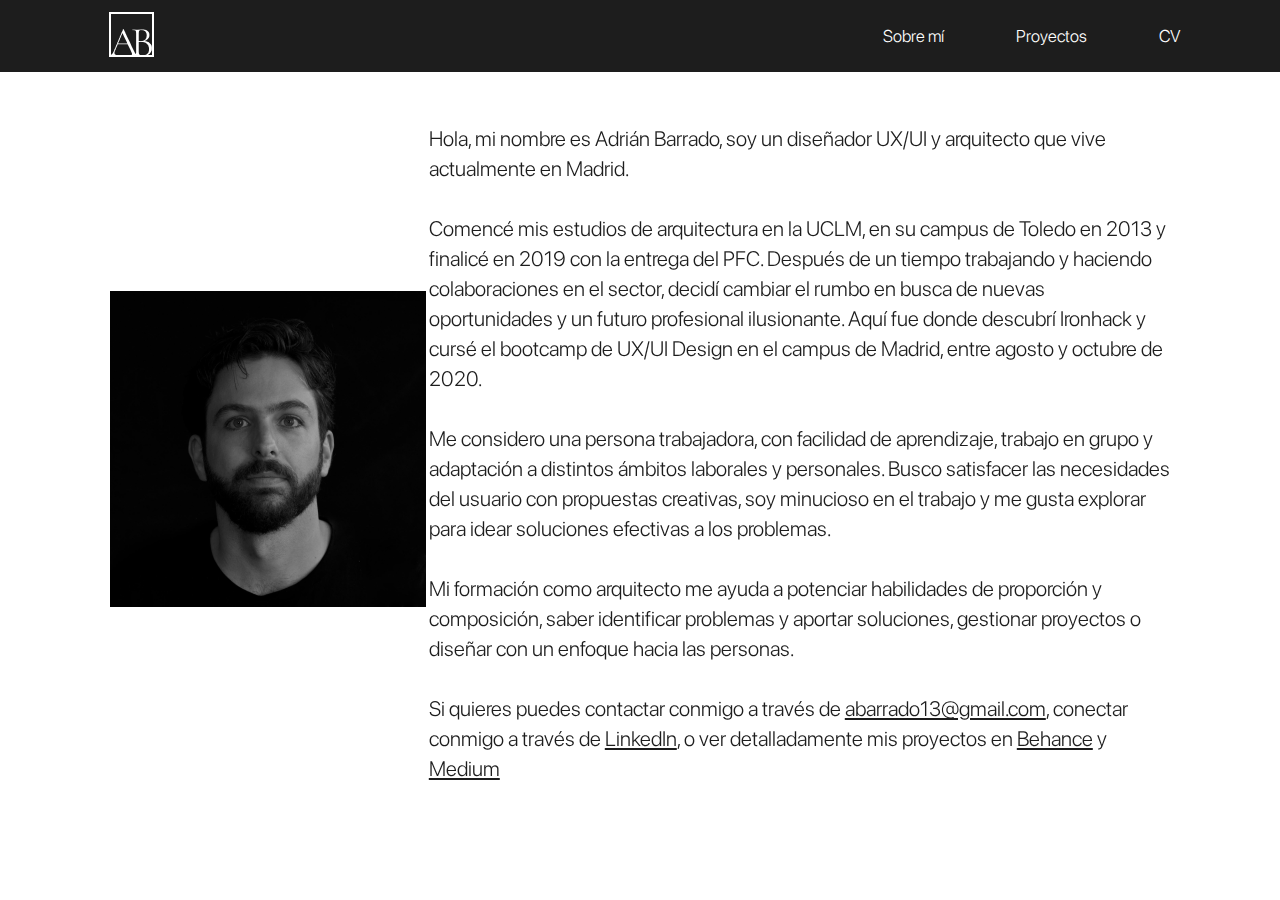
==== about.html @ 27dcf150 "Add files via upload" ====
<!DOCTYPE html>
<html lang="en">

<head>
    <meta charset="UTF-8">
    <meta name="viewport" content="width=device-width, initial-scale=1.0">
    <title>Adrián Barrado</title>
    <link rel="stylesheet" href="css/reset.css">
    <link rel="stylesheet" href="css/about.css">
    <link href="https://unpkg.com/aos@2.3.1/dist/aos.css" rel="stylesheet">
    <script src="https://unpkg.com/aos@2.3.1/dist/aos.js"></script>
</head>

<body>
    <div class="desktop-content">
        <header>
            <div class="logo">
                <a href="index.html"> <img src="images/Logo.png" alt="Logo"></a>
            </div>
            <nav>
                <a class="a animation2" href="#projects-container" class="a-sinsubrayar">Sobre mí</a>
                <a class="a animation2" href="index.html" class="a-sinsubrayar">Proyectos</a>
                <a class="a animation2" href="../portfolio/Documents/Adrián Barrado.pdf" target="_blank"
                    rel="noopener noreferrer" class="a-sinsubrayar">CV</a>
            </nav>
        </header>
    
        <main>
            <section class="image-container" class="about-container" data-aos="fade-down" data-aos-duration="2000">
                <div>
                    <img class="image" src="images/Foto Perfil2.jpg" alt="Foto Perfil">
                </div>
            </section>
    
            <section class="about-container" data-aos="fade-left" data-aos-duration="2000">
                <h1>
                    Hola, mi nombre es Adrián Barrado, soy un diseñador UX/UI y arquitecto que vive actualmente en Madrid.
                    <br> <br> Comencé mis estudios de arquitectura en la UCLM, en su campus de Toledo en 2013 y finalicé en
                    2019 con
                    la entrega del PFC. Después de un tiempo trabajando y haciendo colaboraciones en el sector, decidí
                    cambiar el rumbo en busca de nuevas oportunidades y un futuro profesional ilusionante. Aquí fue donde
                    descubrí Ironhack y cursé el bootcamp de UX/UI Design en el campus de Madrid, entre agosto y octubre de
                    2020. <br> <br> Me considero una persona trabajadora, con facilidad de aprendizaje, trabajo en grupo y
                    adaptación a distintos ámbitos laborales y personales. Busco satisfacer las necesidades del usuario con
                    propuestas creativas, soy minucioso en el trabajo y me gusta explorar para idear soluciones efectivas a
                    los problemas. <br> <br> Mi formación como arquitecto me ayuda a potenciar habilidades de proporción y
                    composición, saber identificar problemas y aportar soluciones, gestionar proyectos o diseñar con un
                    enfoque hacia las personas. <br> <br> Si quieres puedes contactar conmigo a través de <a class="aii"
                        href="mailto:abarrado13@gmail.com"> abarrado13@gmail.com</a>,
                    conectar conmigo a través de <a class="aii" href="https://www.linkedin.com/in/adrianbarrado/"
                        target="_blank" rel="noopener noreferrer">LinkedIn</a>, o ver detalladamente mis proyectos en <a
                        class="aii" href="https://www.behance.net/adrianbarrado" target="_blank"
                        rel="noopener noreferrer">Behance</a> y <a class="aii" href="https://adrianbarrado.medium.com/"
                        target="_blank" rel="noopener noreferrer">Medium</a>
                </h1>
    
            </section>
    
        </main>
    
        <script>
            AOS.init();
        </script>

    </div>
    
    <div class="mobile-content">
        <header>
            <nav>
              <a href="index.html"> <img src="images/Logo.png" alt="Logo"></a>
              
            </nav>
          </header>
    
        <main>
            <section class="image-container" class="about-container" data-aos="fade-down" data-aos-duration="2000">
                <div>
                    <img class="image" src="images/Foto PerfilMovil.jpg" alt="Foto Perfil">
                </div>
            </section>
    
            <section class="about-container" data-aos="fade-up" data-aos-duration="2000">
                <h1>
                    Hola, mi nombre es Adrián Barrado, soy un diseñador UX/UI y arquitecto que vive actualmente en Madrid.
                    <br> <br> Comencé mis estudios de arquitectura en la UCLM, en su campus de Toledo en 2013 y finalicé en
                    2019 con
                    la entrega del PFC. Después de un tiempo trabajando y haciendo colaboraciones en el sector, decidí
                    cambiar el rumbo en busca de nuevas oportunidades y un futuro profesional ilusionante. Aquí fue donde
                    descubrí Ironhack y cursé el bootcamp de UX/UI Design en el campus de Madrid, entre agosto y octubre de
                    2020. <br> <br> Me considero una persona trabajadora, con facilidad de aprendizaje, trabajo en grupo y
                    adaptación a distintos ámbitos laborales y personales. Busco satisfacer las necesidades del usuario con
                    propuestas creativas, soy minucioso en el trabajo y me gusta explorar para idear soluciones efectivas a
                    los problemas. <br> <br> Mi formación como arquitecto me ayuda a potenciar habilidades de proporción y
                    composición, saber identificar problemas y aportar soluciones, gestionar proyectos o diseñar con un
                    enfoque hacia las personas. <br> <br> Si quieres puedes contactar conmigo a través de:
                </h1>

                <div class="footer">
                    <section class="social">
                      <div>
                        <a target="_blank" title="Medium" href="https://medium.com/@adrianbarrado"> <img src="images/Medium.svg"
                            alt="Medium"></a>
                      </div>
                
                      <div>
                        <a target="_blank" title="Behance" href="https://www.behance.net/adrianbarrado"> <img src="images/Behance.svg"
                            alt="Behance"></a>
                      </div>
                
                      <div>
                        <a target="_blank" title="LinkedIn" href="https://www.linkedin.com/in/adrianbarrado/"> <img
                            src="images/LinkedIn.svg" alt="LinkedIn"></a>
                      </div>
                    </section>
                
                
                    <div class="contact">
                      <a class="ai" href="mailto:abarrado13@gmail.com">abarrado13@gmail.com</a>
                    </div>
                
                    <div class="contact">
                      <a class="ai" href="tel:+34661-074-007">+34 661 074 004</a>
                    </div> 
                
                  </div>
    
            </section>
    
        </main>

        
    
        <script>
            AOS.init();
        </script>
    </div>


    

</body>

</html>
---- css/about.css ----
* {
    box-sizing: border-box;
  }

@font-face {
    src: url("../fonts/SFProDisplay/SF-Pro-Display-Light.otf");
    font-family: "SFProDisplay-Light";
}

@font-face {
    src: url("../fonts/SFProDisplay/SF-Pro-Display-Regular.otf");
    font-family: "SFProDisplay-Regular";
}

@font-face {
    src: url("../fonts/SFProDisplay/SF-Pro-Display-Medium.otf");
    font-family: "SFProDisplay-Medium";
}

@font-face {
    src: url("../fonts/SFProDisplay/SF-Pro-Display-Semibold.otf");
    font-family: "SFProDisplay-SemiBold";
}

@font-face {
    src: url("../fonts/SFProDisplay/SF-Pro-Display-Bold.otf");
    font-family: "SFProDisplay-Bold";   
}

header {
    display: flex;
    justify-content: space-between;
    align-items: center;
    width: 100%;
    height: 72x;
    position: fixed;
    z-index: 1000;
    top: 0;
    background-color: #1d1d1d;
    padding-left: 8.5%;
}

nav {
    display: flex;
    justify-content: flex-end;
    align-items: center;
    height: 72px;
    padding: 0% 8.5%;   
} 

a {
    color: #ffffff;
    font-size: 17px;
    font-family: "SFProDisplay-Light";
}

.a {
    padding-left: 72px;
    text-decoration: none;
}

.aii {
    color: #1d1d1d;
    font-size: 21px;
    font-family: "SFProDisplay-Light";
}

a:hover {
    color: #ffffff;
}

.aii:hover {
    color: #1d1d1d;
  }

.a-sinsubrayar {
    text-decoration: none;
}

main {
    width: 100vw;
    height: 100vh;
    display: flex;
    flex-direction: row;
}

.image-container {
    width: 25vw;
    height: 100vh;
    padding-left: 8.5%;
    display: flex;
    align-items: center;
}

.about-container {
    width: 75vw;
    height: 100vh;
    padding-left: 8.5%;
    padding-right: 8.5%;
    display: flex;
    align-items: center;
}


h1 {
    color: #1d1d1d;
    font-size: 21px;
    font-family: "SFProDisplay-Light";
    line-height: 30px;
    padding-top: 8px;
    text-align: left;
}




.animation2{
    transition: 1s;
    transform-origin: right;
    transition: transform 0.5s ease-in-out
}

.animation2:hover{
    cursor: pointer;
    text-decoration: underline;    
}


.mobile-content {
    display: none;
  }


@media only screen and (max-width: 415px) {

.desktop-content {
        display: none;
}

.mobile-content {
    width: 100vw;
    height: 100vh;
    display: flex;
    flex-direction: column;
    margin-bottom: 40px;
}

header {
    display: flex;
    justify-content: center;
    align-items: center;
    width: 100vw;
    height: 88px;
    position: fixed;
    z-index: 1000;
    top: 0;
    background-color: #1d1d1d;
    padding-left: 16px;
    padding-right: 16px;    
}

a {
    color: #ffffff;
    font-size: 15px;
    font-family: "SFProDisplay-Light";
}

.a {
    padding-left: 16px;
    text-decoration: none;
}

.aii {
    color: #1d1d1d;
    font-size: 15px;
    font-family: "SFProDisplay-Light";
}

a:hover {
    color: #ffffff;
}

.aii:hover {
    color: #1d1d1d;
  }

.a-sinsubrayar {
    text-decoration: none;
}

main {
    width: 100%;
    height: 100%;
    display: flex;
    flex-direction: row;
    flex-wrap: wrap;
}

.image-container {
    width: 100vw;
    height: 40vh;
    padding-left: 16px;
    padding-right: 16px;
    padding-top: 66px;
    display: flex;
    align-items: center;
    justify-content: center;
    background-color: #1d1d1d;
}

.about-container {
    width: 100vw;
    height: 60vh;
    padding-left: 16px;
    padding-right: 16px;
    display: flex;
    flex-direction: column;
    margin-bottom: 40px;
}


h1 {
    color: #1d1d1d;
    font-size: 15px;
    font-family: "SFProDisplay-Light";
    line-height: 25px;
    padding-top: 8px;
    text-align: left;
}

.footer {
    width: 100vw;
}

.social {
    display: flex;
    justify-content: space-evenly;
    padding-top: 24px;
    padding-right: 16px;
    padding-left: 16px;
    padding-bottom: 32px; 
    
}

.contact {
    display: flex;
    justify-content: center;
    padding-bottom: 32px;   
 
}

.ai {
    color: #1d1d1d;
    text-align: center;    
    text-decoration: underline;
}

.animation2{
    transition: 1s;
    transform-origin: right;
    transition: transform 0.5s ease-in-out
}

.animation2:hover{
    cursor: pointer;
    text-decoration: underline;    
}

}
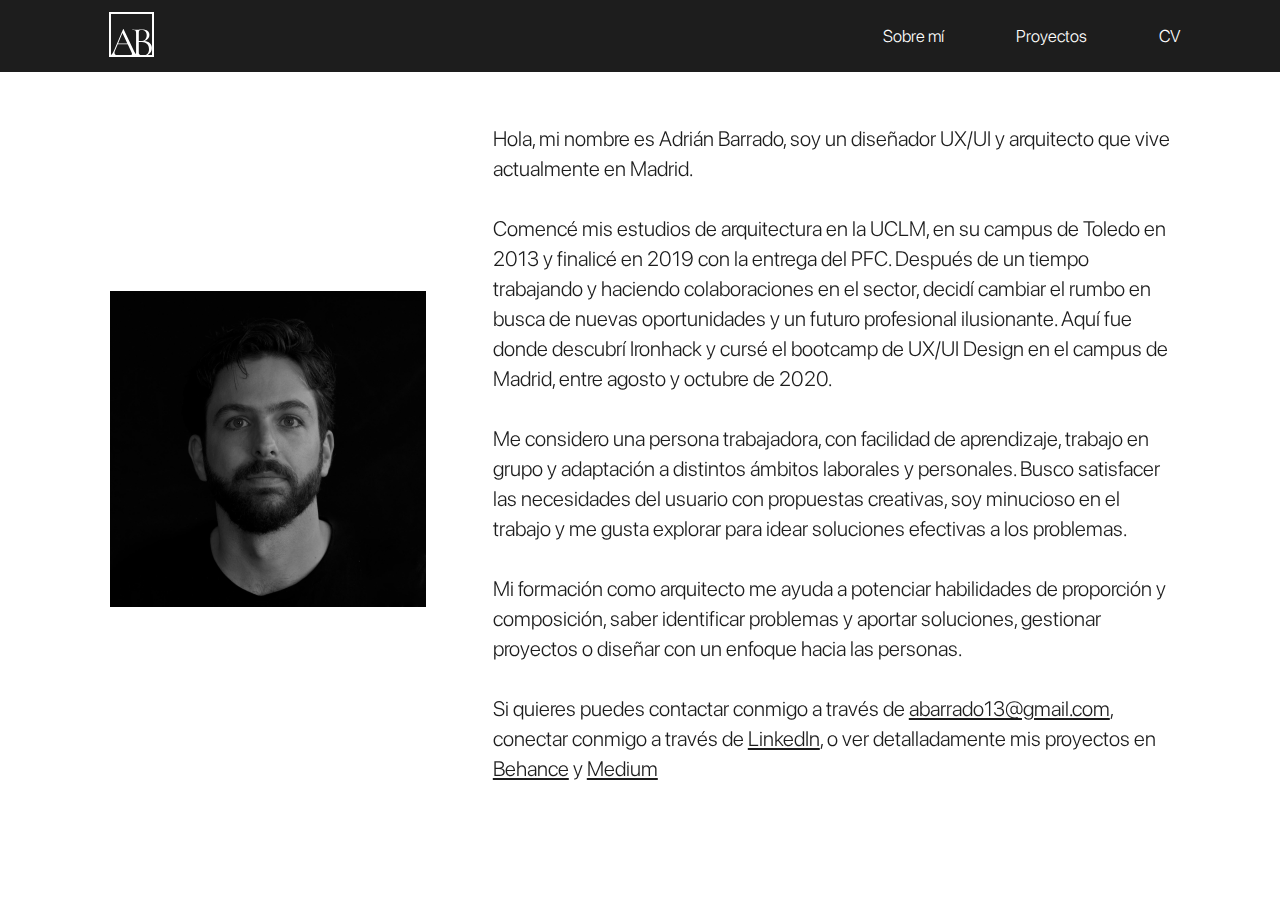
==== commit bd30342a: "Add files via upload" ====
--- a/about.html
+++ b/about.html
@@ -15,7 +15,7 @@
     <div class="desktop-content">
         <header>
             <div class="logo">
-                <a href="index.html"> <img src="images/Logo.png" alt="Logo"></a>
+                <a href="index.html"> <img src="images/Logo.svg" alt="Logo"></a>
             </div>
             <nav>
                 <a class="a animation2" href="#projects-container" class="a-sinsubrayar">Sobre mí</a>
@@ -67,7 +67,7 @@
     <div class="mobile-content">
         <header>
             <nav>
-              <a href="index.html"> <img src="images/Logo.png" alt="Logo"></a>
+              <a href="index.html"> <img src="images/Logo.svg" alt="Logo"></a>
               
             </nav>
           </header>
@@ -127,13 +127,327 @@
             </section>
     
         </main>
-
-        
-    
-        <script>
-            AOS.init();
-        </script>
-    </div>
+    </div>
+
+
+
+
+
+    <div class="ipad-content">
+        <header>
+            <nav>
+              <a href="index.html"> <img src="images/Logo.svg" alt="Logo"></a>
+              
+            </nav>
+          </header>
+    
+        <main>
+            <section class="image-container" class="about-container" data-aos="fade-down" data-aos-duration="2000">
+                <div>
+                    <img class="image" src="images/Foto PerfilMovil.jpg" alt="Foto Perfil">
+                </div>
+            </section>
+    
+            <section class="about-container" data-aos="fade-up" data-aos-duration="2000">
+                <h1>
+                    Hola, mi nombre es Adrián Barrado, soy un diseñador UX/UI y arquitecto que vive actualmente en Madrid.
+                    <br> <br> Comencé mis estudios de arquitectura en la UCLM, en su campus de Toledo en 2013 y finalicé en
+                    2019 con
+                    la entrega del PFC. Después de un tiempo trabajando y haciendo colaboraciones en el sector, decidí
+                    cambiar el rumbo en busca de nuevas oportunidades y un futuro profesional ilusionante. Aquí fue donde
+                    descubrí Ironhack y cursé el bootcamp de UX/UI Design en el campus de Madrid, entre agosto y octubre de
+                    2020. <br> <br> Me considero una persona trabajadora, con facilidad de aprendizaje, trabajo en grupo y
+                    adaptación a distintos ámbitos laborales y personales. Busco satisfacer las necesidades del usuario con
+                    propuestas creativas, soy minucioso en el trabajo y me gusta explorar para idear soluciones efectivas a
+                    los problemas. <br> <br> Mi formación como arquitecto me ayuda a potenciar habilidades de proporción y
+                    composición, saber identificar problemas y aportar soluciones, gestionar proyectos o diseñar con un
+                    enfoque hacia las personas. <br> <br> Si quieres puedes contactar conmigo a través de:
+                </h1>
+
+                <div class="footer">
+                    <section class="social">
+                      <div>
+                        <a target="_blank" title="Medium" href="https://medium.com/@adrianbarrado"> <img src="images/Medium.svg"
+                            alt="Medium"></a>
+                      </div>
+                
+                      <div>
+                        <a target="_blank" title="Behance" href="https://www.behance.net/adrianbarrado"> <img src="images/Behance.svg"
+                            alt="Behance"></a>
+                      </div>
+                
+                      <div>
+                        <a target="_blank" title="LinkedIn" href="https://www.linkedin.com/in/adrianbarrado/"> <img
+                            src="images/LinkedIn.svg" alt="LinkedIn"></a>
+                      </div>
+                    </section>
+                
+                
+                    <div class="contact">
+                      <a class="ai" href="mailto:abarrado13@gmail.com">abarrado13@gmail.com</a>
+                    </div>
+                
+                    <div class="contact">
+                      <a class="ai" href="tel:+34661-074-007">+34 661 074 004</a>
+                    </div> 
+                
+                  </div>
+    
+            </section>
+    
+        </main>
+    </div>
+
+
+
+
+    <div class="mobile-landscape-content">
+        <header>
+            <nav>
+              <a href="index.html"> <img src="images/Logo.svg" alt="Logo"></a>
+              
+            </nav>
+          </header>
+    
+        <main>
+            <section class="image-container" class="about-container" data-aos="fade-down" data-aos-duration="2000">
+                <div>
+                    <img class="image" src="images/Foto PerfilMovil.jpg" alt="Foto Perfil">
+                </div>
+            </section>
+    
+            <section class="about-container">
+                <h1>
+                    Hola, mi nombre es Adrián Barrado, soy un diseñador UX/UI y arquitecto que vive actualmente en Madrid.
+                    <br> <br> Comencé mis estudios de arquitectura en la UCLM, en su campus de Toledo en 2013 y finalicé en
+                    2019 con
+                    la entrega del PFC. Después de un tiempo trabajando y haciendo colaboraciones en el sector, decidí
+                    cambiar el rumbo en busca de nuevas oportunidades y un futuro profesional ilusionante. Aquí fue donde
+                    descubrí Ironhack y cursé el bootcamp de UX/UI Design en el campus de Madrid, entre agosto y octubre de
+                    2020. <br> <br> Me considero una persona trabajadora, con facilidad de aprendizaje, trabajo en grupo y
+                    adaptación a distintos ámbitos laborales y personales. Busco satisfacer las necesidades del usuario con
+                    propuestas creativas, soy minucioso en el trabajo y me gusta explorar para idear soluciones efectivas a
+                    los problemas. <br> <br> Mi formación como arquitecto me ayuda a potenciar habilidades de proporción y
+                    composición, saber identificar problemas y aportar soluciones, gestionar proyectos o diseñar con un
+                    enfoque hacia las personas. <br> <br> Si quieres puedes contactar conmigo a través de:
+                </h1>
+
+                <div class="footer">
+                    <section class="social">
+                      <div>
+                        <a target="_blank" title="Medium" href="https://medium.com/@adrianbarrado"> <img src="images/Medium.svg"
+                            alt="Medium"></a>
+                      </div>
+                
+                      <div>
+                        <a target="_blank" title="Behance" href="https://www.behance.net/adrianbarrado"> <img src="images/Behance.svg"
+                            alt="Behance"></a>
+                      </div>
+                
+                      <div>
+                        <a target="_blank" title="LinkedIn" href="https://www.linkedin.com/in/adrianbarrado/"> <img
+                            src="images/LinkedIn.svg" alt="LinkedIn"></a>
+                      </div>
+                    </section>
+                
+                
+                    <div class="contact">
+                      <a class="ai" href="mailto:abarrado13@gmail.com">abarrado13@gmail.com</a>
+                    </div>
+                
+                    <div class="contact">
+                      <a class="ai" href="tel:+34661-074-007">+34 661 074 004</a>
+                    </div> 
+                
+                  </div>
+    
+            </section>
+    
+        </main>
+    </div>
+
+
+
+
+    <div class="tablet-content">
+        <header>
+            <nav>
+              <a href="index.html"> <img src="images/Logo.svg" alt="Logo"></a>
+              
+            </nav>
+          </header>
+    
+        <main>
+            <section class="image-container" class="about-container" data-aos="fade-down" data-aos-duration="2000">
+                <div>
+                    <img class="image" src="images/Foto Perfil2.jpg" alt="Foto Perfil">
+                </div>
+            </section>
+    
+            <section class="about-container" data-aos="fade-up" data-aos-duration="2000">
+                <h1>
+                    Hola, mi nombre es Adrián Barrado, soy un diseñador UX/UI y arquitecto que vive actualmente en Madrid.
+                    <br> <br> Comencé mis estudios de arquitectura en la UCLM, en su campus de Toledo en 2013 y finalicé en
+                    2019 con
+                    la entrega del PFC. Después de un tiempo trabajando y haciendo colaboraciones en el sector, decidí
+                    cambiar el rumbo en busca de nuevas oportunidades y un futuro profesional ilusionante. Aquí fue donde
+                    descubrí Ironhack y cursé el bootcamp de UX/UI Design en el campus de Madrid, entre agosto y octubre de
+                    2020. <br> <br> Me considero una persona trabajadora, con facilidad de aprendizaje, trabajo en grupo y
+                    adaptación a distintos ámbitos laborales y personales. Busco satisfacer las necesidades del usuario con
+                    propuestas creativas, soy minucioso en el trabajo y me gusta explorar para idear soluciones efectivas a
+                    los problemas. <br> <br> Mi formación como arquitecto me ayuda a potenciar habilidades de proporción y
+                    composición, saber identificar problemas y aportar soluciones, gestionar proyectos o diseñar con un
+                    enfoque hacia las personas. <br> <br> Si quieres puedes contactar conmigo a través de <a class="aii"
+                        href="mailto:abarrado13@gmail.com"> abarrado13@gmail.com</a>,
+                    conectar conmigo a través de <a class="aii" href="https://www.linkedin.com/in/adrianbarrado/"
+                        target="_blank" rel="noopener noreferrer">LinkedIn</a>, o ver detalladamente mis proyectos en <a
+                        class="aii" href="https://www.behance.net/adrianbarrado" target="_blank"
+                        rel="noopener noreferrer">Behance</a> y <a class="aii" href="https://adrianbarrado.medium.com/"
+                        target="_blank" rel="noopener noreferrer">Medium</a>
+                </h1>
+    
+            </section>
+    
+        </main>
+    </div>
+
+    <div class="iphone-landscape-content">
+        <header>
+            <nav>
+              <a href="index.html"> <img src="images/Logo.svg" alt="Logo"></a>
+              
+            </nav>
+          </header>
+    
+        <main>
+            <section class="image-container" class="about-container" data-aos="fade-down" data-aos-duration="2000">
+                <div>
+                    <img class="image" src="images/Foto PerfilMovil.jpg" alt="Foto Perfil">
+                </div>
+            </section>
+    
+            <section class="about-container">
+                <h1>
+                    Hola, mi nombre es Adrián Barrado, soy un diseñador UX/UI y arquitecto que vive actualmente en Madrid.
+                    <br> <br> Comencé mis estudios de arquitectura en la UCLM, en su campus de Toledo en 2013 y finalicé en
+                    2019 con
+                    la entrega del PFC. Después de un tiempo trabajando y haciendo colaboraciones en el sector, decidí
+                    cambiar el rumbo en busca de nuevas oportunidades y un futuro profesional ilusionante. Aquí fue donde
+                    descubrí Ironhack y cursé el bootcamp de UX/UI Design en el campus de Madrid, entre agosto y octubre de
+                    2020. <br> <br> Me considero una persona trabajadora, con facilidad de aprendizaje, trabajo en grupo y
+                    adaptación a distintos ámbitos laborales y personales. Busco satisfacer las necesidades del usuario con
+                    propuestas creativas, soy minucioso en el trabajo y me gusta explorar para idear soluciones efectivas a
+                    los problemas. <br> <br> Mi formación como arquitecto me ayuda a potenciar habilidades de proporción y
+                    composición, saber identificar problemas y aportar soluciones, gestionar proyectos o diseñar con un
+                    enfoque hacia las personas. <br> <br> Si quieres puedes contactar conmigo a través de:
+                </h1>
+
+                <div class="footer">
+                    <section class="social">
+                      <div>
+                        <a target="_blank" title="Medium" href="https://medium.com/@adrianbarrado"> <img src="images/Medium.svg"
+                            alt="Medium"></a>
+                      </div>
+                
+                      <div>
+                        <a target="_blank" title="Behance" href="https://www.behance.net/adrianbarrado"> <img src="images/Behance.svg"
+                            alt="Behance"></a>
+                      </div>
+                
+                      <div>
+                        <a target="_blank" title="LinkedIn" href="https://www.linkedin.com/in/adrianbarrado/"> <img
+                            src="images/LinkedIn.svg" alt="LinkedIn"></a>
+                      </div>
+                    </section>
+                
+                
+                    <div class="contact">
+                      <a class="ai" href="mailto:abarrado13@gmail.com">abarrado13@gmail.com</a>
+                    </div>
+                
+                    <div class="contact">
+                      <a class="ai" href="tel:+34661-074-007">+34 661 074 004</a>
+                    </div> 
+                
+                  </div>
+    
+            </section>
+    
+        </main>
+    </div>
+
+
+
+    <div class="tablet-landscape-content">
+        <header>
+            <nav>
+              <a href="index.html"> <img src="images/Logo.svg" alt="Logo"></a>
+              
+            </nav>
+          </header>
+    
+        <main>
+            <section class="image-container" class="about-container" data-aos="fade-down" data-aos-duration="2000">
+                <div>
+                    <img class="image" src="images/Foto PerfilMovil.jpg" alt="Foto Perfil">
+                </div>
+            </section>
+    
+            <section class="about-container" data-aos="fade-up" data-aos-duration="2000">
+                <h1>
+                    Hola, mi nombre es Adrián Barrado, soy un diseñador UX/UI y arquitecto que vive actualmente en Madrid.
+                    <br> <br> Comencé mis estudios de arquitectura en la UCLM, en su campus de Toledo en 2013 y finalicé en
+                    2019 con
+                    la entrega del PFC. Después de un tiempo trabajando y haciendo colaboraciones en el sector, decidí
+                    cambiar el rumbo en busca de nuevas oportunidades y un futuro profesional ilusionante. Aquí fue donde
+                    descubrí Ironhack y cursé el bootcamp de UX/UI Design en el campus de Madrid, entre agosto y octubre de
+                    2020. <br> <br> Me considero una persona trabajadora, con facilidad de aprendizaje, trabajo en grupo y
+                    adaptación a distintos ámbitos laborales y personales. Busco satisfacer las necesidades del usuario con
+                    propuestas creativas, soy minucioso en el trabajo y me gusta explorar para idear soluciones efectivas a
+                    los problemas. <br> <br> Mi formación como arquitecto me ayuda a potenciar habilidades de proporción y
+                    composición, saber identificar problemas y aportar soluciones, gestionar proyectos o diseñar con un
+                    enfoque hacia las personas. <br> <br> Si quieres puedes contactar conmigo a través de:
+                </h1>
+
+                <div class="footer">
+                    <section class="social">
+                      <div>
+                        <a target="_blank" title="Medium" href="https://medium.com/@adrianbarrado"> <img src="images/Medium.svg"
+                            alt="Medium"></a>
+                      </div>
+                
+                      <div>
+                        <a target="_blank" title="Behance" href="https://www.behance.net/adrianbarrado"> <img src="images/Behance.svg"
+                            alt="Behance"></a>
+                      </div>
+                
+                      <div>
+                        <a target="_blank" title="LinkedIn" href="https://www.linkedin.com/in/adrianbarrado/"> <img
+                            src="images/LinkedIn.svg" alt="LinkedIn"></a>
+                      </div>
+                    </section>
+                
+                
+                    <div class="contact">
+                      <a class="ai" href="mailto:abarrado13@gmail.com">abarrado13@gmail.com</a>
+                    </div>
+                
+                    <div class="contact">
+                      <a class="ai" href="tel:+34661-074-007">+34 661 074 004</a>
+                    </div> 
+                
+                  </div>
+    
+            </section>
+    
+        </main>
+    </div>
+
+
+
+
+
+    
 
 
     
--- a/css/about.css
+++ b/css/about.css
@@ -85,7 +85,7 @@
 }
 
 .image-container {
-    width: 25vw;
+    width: 30vw;
     height: 100vh;
     padding-left: 8.5%;
     display: flex;
@@ -93,7 +93,7 @@
 }
 
 .about-container {
-    width: 75vw;
+    width: 70vw;
     height: 100vh;
     padding-left: 8.5%;
     padding-right: 8.5%;
@@ -112,8 +112,6 @@
 }
 
 
-
-
 .animation2{
     transition: 1s;
     transform-origin: right;
@@ -128,13 +126,56 @@
 
 .mobile-content {
     display: none;
-  }
+}
+
+.ipad-content {
+    display: none;
+}
+
+.tablet-content {
+    display: none;
+}
+
+.iphone-landscape-content {
+    display: none;
+}
+
+.mobile-landscape-content {
+    display: none;
+}
+
+.tablet-landscape-content {
+    display: none;
+}
+
+
+
 
 
 @media only screen and (max-width: 415px) {
 
 .desktop-content {
         display: none;
+}
+
+.ipad-content {
+    display: none;
+}
+
+.mobile-landscape-content {
+    display: none;
+}
+
+.tablet-content {
+    display: none;
+}
+
+.iphone-landscape-content {
+    display: none;
+}
+
+.tablet-landscape-content {
+    display: none;
 }
 
 .mobile-content {
@@ -176,14 +217,6 @@
     font-family: "SFProDisplay-Light";
 }
 
-a:hover {
-    color: #ffffff;
-}
-
-.aii:hover {
-    color: #1d1d1d;
-  }
-
 .a-sinsubrayar {
     text-decoration: none;
 }
@@ -198,10 +231,10 @@
 
 .image-container {
     width: 100vw;
-    height: 40vh;
+    height: 50vh;
     padding-left: 16px;
     padding-right: 16px;
-    padding-top: 66px;
+    padding-top: 64px;
     display: flex;
     align-items: center;
     justify-content: center;
@@ -210,7 +243,7 @@
 
 .about-container {
     width: 100vw;
-    height: 60vh;
+    height: 50vh;
     padding-left: 16px;
     padding-right: 16px;
     display: flex;
@@ -261,9 +294,769 @@
     transition: transform 0.5s ease-in-out
 }
 
-.animation2:hover{
-    cursor: pointer;
-    text-decoration: underline;    
-}
-
-}+
+}
+
+
+
+
+
+@media (min-width: 416px) and (max-width: 768px) {
+
+.desktop-content {
+    display: none;
+}
+
+.mobile-content {
+    display: none;
+}
+
+.mobile-landscape-content {
+    display: none;
+}
+
+.iphone-landscape-content {
+    display: none;
+}
+
+.tablet-content {
+    display: none;
+}
+
+.tablet-landscape-content {
+    display: none;
+}
+
+.ipad-content {
+    width: 100vw;
+    height: 100vh;
+    display: flex;
+    flex-direction: column;
+    margin-bottom: 40px;
+}
+
+header {
+    display: flex;
+    justify-content: center;
+    align-items: center;
+    width: 100vw;
+    height: 88px;
+    position: fixed;
+    z-index: 1000;
+    top: 0;
+    background-color: #1d1d1d;
+    padding-left: 16px;
+    padding-right: 16px;    
+}
+
+a {
+    color: #ffffff;
+    font-size: 15px;
+    font-family: "SFProDisplay-Light";
+}
+
+.a {
+    padding-left: 16px;
+    text-decoration: none;
+}
+
+.aii {
+    color: #1d1d1d;
+    font-size: 15px;
+    font-family: "SFProDisplay-Light";
+}
+
+
+.a-sinsubrayar {
+    text-decoration: none;
+}
+
+main {
+    width: 100%;
+    height: 100%;
+    display: flex;
+    flex-direction: row;
+    flex-wrap: wrap;
+}
+
+.image-container {
+    width: 100vw;
+    height: 40vh;
+    padding-left: 16px;
+    padding-right: 16px;
+    padding-top: 44px;
+    display: flex;
+    align-items: center;
+    justify-content: center;
+    background-color: #1d1d1d;
+}
+
+.about-container {
+    width: 100vw;
+    height: 60vh;
+    padding-left: 16px;
+    padding-right: 16px;
+    display: flex;
+    flex-direction: column;
+    margin-bottom: 40px;
+}
+
+
+h1 {
+    color: #1d1d1d;
+    font-size: 15px;
+    font-family: "SFProDisplay-Light";
+    line-height: 25px;
+    padding-top: 16px;
+    text-align: left;
+}
+
+.footer {
+    width: 100vw;
+}
+
+.social {
+    display: flex;
+    justify-content: space-evenly;
+    padding-top: 24px;
+    padding-right: 16px;
+    padding-left: 16px;
+    padding-bottom: 32px; 
+    
+}
+
+.contact {
+    display: flex;
+    justify-content: center;
+    padding-bottom: 32px;   
+ 
+}
+
+.ai {
+    color: #1d1d1d;
+    text-align: center;    
+    text-decoration: underline;
+}
+
+.animation2{
+    transition: 1s;
+    transform-origin: right;
+    transition: transform 0.5s ease-in-out
+}
+
+    
+}
+
+
+
+
+
+
+@media (min-width: 416px) and (max-width: 768px) and (orientation:landscape) {
+
+    .desktop-content {
+        display: none;
+    }
+    
+    .mobile-content {
+        display: none;
+    }
+    
+    .ipad-content {
+        display: none;
+    }
+
+    .tablet-content {
+        display: none;
+    }
+
+    .iphone-landscape-content {
+        display: none;
+    }
+
+    .tablet-landscape-content {
+        display: none;
+    }
+
+    .mobile-landscape-content {
+        width: 100vw;
+        height: 100vh;
+        display: flex;
+        flex-direction: column;
+        margin-bottom: 40px;
+    }
+    
+    header {
+        display: flex;
+        justify-content: center;
+        align-items: center;
+        width: 100vw;
+        height: auto;
+        position: fixed;
+        z-index: 1000;
+        top: 0;
+        background-color: #1d1d1d;
+        padding-left: 16px;
+        padding-right: 16px;    
+    }
+    
+    a {
+        color: #ffffff;
+        font-size: 15px;
+        font-family: "SFProDisplay-Light";
+    }
+    
+    .a {
+        padding-left: 16px;
+        text-decoration: none;
+    }
+    
+    .aii {
+        color: #1d1d1d;
+        font-size: 15px;
+        font-family: "SFProDisplay-Light";
+    }
+    
+    
+    .a-sinsubrayar {
+        text-decoration: none;
+    }
+    
+    main {
+        width: 100%;
+        height: 100%;
+        display: flex;
+        flex-direction: row;
+        flex-wrap: wrap;
+    }
+    
+    .image-container {
+        width: 100vw;
+        height: 80vh;
+        padding-left: 16px;
+        padding-right: 16px;
+        padding-top: 64px;
+        display: flex;
+        align-items: center;
+        justify-content: center;
+        background-color: #1d1d1d;
+    }
+    
+    .about-container {
+        width: 100vw;
+        height: 50vh;
+        padding-left: 16px;
+        padding-right: 16px;
+        display: flex;
+        flex-direction: column;
+        margin-bottom: 40px;
+    }
+    
+    
+    h1 {
+        color: #1d1d1d;
+        font-size: 15px;
+        font-family: "SFProDisplay-Light";
+        line-height: 25px;
+        padding-top: 16px;
+        text-align: left;
+    }
+    
+    .footer {
+        width: 100vw;
+    }
+    
+    .social {
+        display: flex;
+        justify-content: space-evenly;
+        padding-top: 24px;
+        padding-right: 16px;
+        padding-left: 16px;
+        padding-bottom: 32px; 
+        
+    }
+    
+    .contact {
+        display: flex;
+        justify-content: center;
+        padding-bottom: 32px;   
+     
+    }
+    
+    .ai {
+        color: #1d1d1d;
+        text-align: center;    
+        text-decoration: underline;
+    }
+    
+    .animation2{
+        transition: 1s;
+        transform-origin: right;
+        transition: transform 0.5s ease-in-out
+    }
+    
+        
+    }
+
+
+
+
+
+    @media only screen and (min-width: 769px) and (max-width: 1024px) {
+
+        .desktop-content {
+            display: none;
+        }
+        
+        .mobile-content {
+            display: none;
+        }
+        
+        .mobile-landscape-content {
+            display: none;
+        }
+
+        .ipad-content {
+            display: none;
+        }
+
+        .iphone-landscape-content {
+            display: none;
+        }
+
+        .tablet-landscape-content {
+            display: none;
+        }
+        
+        .tablet-content {
+            width: 100vw;
+            height: 100vh;
+            display: flex;
+            flex-direction: column;
+            margin-bottom: 40px;
+        }
+        
+        header {
+            display: flex;
+            justify-content: center;
+            align-items: center;
+            width: 100vw;
+            height: auto;
+            position: fixed;
+            z-index: 1000;
+            top: 0;
+            background-color: #1d1d1d;
+            padding-left: 16px;
+            padding-right: 16px;    
+        }
+        
+        a {
+            color: #ffffff;
+            font-size: 15px;
+            font-family: "SFProDisplay-Light";
+        }
+        
+        .a {
+            padding-left: 16px;
+            text-decoration: none;
+        }
+        
+        .aii {
+            color: #1d1d1d;
+            font-size: 24px;
+            font-family: "SFProDisplay-Light";
+        }
+        
+        
+        .a-sinsubrayar {
+            text-decoration: none;
+        }
+        
+        main {
+            width: 100%;
+            height: 100%;
+            display: flex;
+            flex-direction: row;
+            flex-wrap: wrap;
+        }
+        
+        .image-container {
+            width: 100vw;
+            height: 40vh;
+            padding-left: 16px;
+            padding-right: 16px;
+            padding-top: 88px;
+            display: flex;
+            align-items: center;
+            justify-content: center;
+            
+        }
+        
+        .about-container {
+            width: 100vw;
+            height: 60vh;
+            padding-left: 32px;
+            padding-right: 32px;
+            display: flex;
+            flex-direction: column;
+            margin-bottom: 40px;
+        }
+        
+        
+        h1 {
+            color: #1d1d1d;
+            font-size: 24px;
+            font-family: "SFProDisplay-Light";
+            line-height: 30px;
+            padding-top: 16px;
+            text-align: left;
+        }
+        
+        .footer {
+            width: 100vw;
+        }
+        
+        .social {
+            display: flex;
+            justify-content: space-evenly;
+            padding-top: 24px;
+            padding-right: 16px;
+            padding-left: 16px;
+            padding-bottom: 32px; 
+            
+        }
+        
+        .contact {
+            display: flex;
+            justify-content: center;
+            padding-bottom: 32px;   
+         
+        }
+        
+        .ai {
+            color: #1d1d1d;
+            text-align: center;    
+            text-decoration: underline;
+        }
+        
+        .animation2{
+            transition: 1s;
+            transform-origin: right;
+            transition: transform 0.5s ease-in-out
+        }
+
+    }
+
+
+    @media only screen and (min-width: 768px) and (max-width: 1023px) and (orientation:landscape) {
+
+        .desktop-content {
+            display: none;
+        }
+        
+        .mobile-content {
+            display: none;
+        }
+        
+        .mobile-landscape-content {
+            display: none;
+        }
+        
+        .ipad-content {
+            display: none;
+        }
+
+        .tablet-landscape-content {
+            display: none;
+        }
+        
+        .tablet-content {
+            display: none;
+        }
+        
+        .iphone-landscape-content  {
+            width: 100vw;
+            height: 100vh;
+            display: flex;
+            flex-direction: column;
+            margin-bottom: 40px;
+        }
+        
+        header {
+            display: flex;
+            justify-content: center;
+            align-items: center;
+            width: 100vw;
+            height: auto;
+            position: fixed;
+            z-index: 1000;
+            top: 0;
+            background-color: #1d1d1d;
+            padding-left: 16px;
+            padding-right: 16px;    
+        }
+        
+        a {
+            color: #ffffff;
+            font-size: 15px;
+            font-family: "SFProDisplay-Light";
+        }
+        
+        .a {
+            padding-left: 16px;
+            text-decoration: none;
+        }
+        
+        .aii {
+            color: #1d1d1d;
+            font-size: 15px;
+            font-family: "SFProDisplay-Light";
+        }
+        
+        
+        .a-sinsubrayar {
+            text-decoration: none;
+        }
+        
+        main {
+            width: 100%;
+            height: 100%;
+            display: flex;
+            flex-direction: row;
+            flex-wrap: wrap;
+        }
+        
+        .image-container {
+            width: 100vw;
+            height: 80vh;
+            padding-left: 16px;
+            padding-right: 16px;
+            padding-top: 56px;
+            display: flex;
+            align-items: center;
+            justify-content: center;
+            background-color: #1d1d1d;
+        }
+        
+        .about-container {
+            width: 100vw;
+            height: 20vh;
+            padding-left: 16px;
+            padding-right: 16px;
+            display: flex;
+            flex-direction: column;
+            margin-bottom: 40px;
+        }
+        
+        
+        h1 {
+            color: #1d1d1d;
+            font-size: 15px;
+            font-family: "SFProDisplay-Light";
+            line-height: 25px;
+            padding-top: 16px;
+            text-align: left;
+        }
+        
+        .footer {
+            width: 100vw;
+        }
+        
+        .social {
+            display: flex;
+            justify-content: space-evenly;
+            padding-top: 24px;
+            padding-right: 16px;
+            padding-left: 16px;
+            padding-bottom: 32px; 
+            
+        }
+        
+        .contact {
+            display: flex;
+            justify-content: center;
+            padding-bottom: 32px;   
+         
+        }
+        
+        .ai {
+            color: #1d1d1d;
+            text-align: center;    
+            text-decoration: underline;
+        }
+        
+        .animation2{
+            transition: 1s;
+            transform-origin: right;
+            transition: transform 0.5s ease-in-out
+        }
+
+    }
+
+
+
+
+    @media only screen and (min-width: 1000px) and (max-width: 1024px) and (orientation:landscape) {
+
+        .desktop-content {
+            display: none;
+        }
+        
+        .mobile-content {
+            display: none;
+        }
+        
+        .mobile-landscape-content {
+            display: none;
+        }
+        
+        .ipad-content {
+            display: none;
+        }
+        
+        .tablet-content {
+            display: none;
+        }
+        
+        .iphone-landscape-content  {
+            display: none;
+        }
+
+        .tablet-landscape-content {
+            width: 100vw;
+            height: 100vh;
+            display: flex;
+            flex-direction: column;
+            margin-bottom: 40px;
+        }
+        
+        header {
+            display: flex;
+            justify-content: center;
+            align-items: center;
+            width: 100vw;
+            height: auto;
+            position: fixed;
+            z-index: 1000;
+            top: 0;
+            background-color: #1d1d1d;
+            padding-left: 16px;
+            padding-right: 16px;    
+        }
+        
+        a {
+            color: #ffffff;
+            font-size: 15px;
+            font-family: "SFProDisplay-Light";
+        }
+        
+        .a {
+            padding-left: 16px;
+            text-decoration: none;
+        }
+        
+        .aii {
+            color: #1d1d1d;
+            font-size: 15px;
+            font-family: "SFProDisplay-Light";
+        }
+        
+        
+        .a-sinsubrayar {
+            text-decoration: none;
+        }
+        
+        main {
+            width: 100%;
+            height: 100%;
+            display: flex;
+            flex-direction: row;
+            flex-wrap: wrap;
+        }
+        
+        .image-container {
+            width: 100vw;
+            height: 50vh;
+            padding-left: 16px;
+            padding-right: 16px;
+            padding-top: 56px;
+            display: flex;
+            align-items: center;
+            justify-content: center;
+            background-color: #1d1d1d;
+        }
+        
+        .about-container {
+            width: 100vw;
+            height: 50vh;
+            padding-left: 16px;
+            padding-right: 16px;
+            display: flex;
+            flex-direction: column;
+            margin-bottom: 40px;
+        }
+        
+        
+        h1 {
+            color: #1d1d1d;
+            font-size: 15px;
+            font-family: "SFProDisplay-Light";
+            line-height: 25px;
+            padding-top: 16px;
+            text-align: left;
+        }
+        
+        .footer {
+            width: 100vw;
+        }
+        
+        .social {
+            display: flex;
+            justify-content: space-evenly;
+            padding-top: 24px;
+            padding-right: 16px;
+            padding-left: 16px;
+            padding-bottom: 32px; 
+            
+        }
+        
+        .contact {
+            display: flex;
+            justify-content: center;
+            padding-bottom: 32px;   
+         
+        }
+        
+        .ai {
+            color: #1d1d1d;
+            text-align: center;    
+            text-decoration: underline;
+        }
+        
+        .animation2{
+            transition: 1s;
+            transform-origin: right;
+            transition: transform 0.5s ease-in-out
+        }
+
+    }
+
+
+
+
+
+
+    @media only screen and (min-width: 1440px) {
+
+        body {
+            max-width: 1440px;
+            padding: auto;
+        }
+    }
+
+
+
+
+
+
+
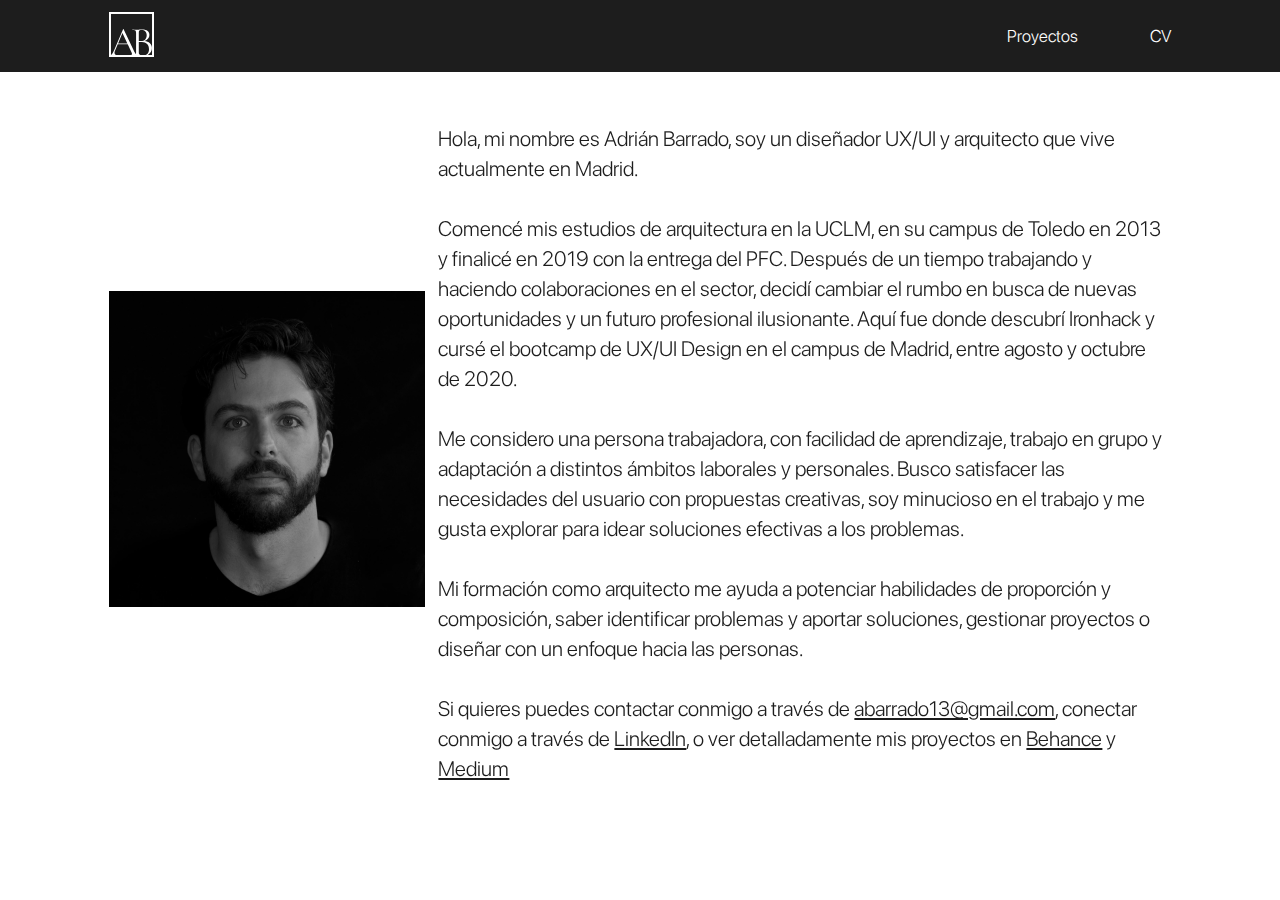
==== commit 34d6e3f9: "Add files via upload" ====
--- a/about.html
+++ b/about.html
@@ -15,10 +15,9 @@
     <div class="desktop-content">
         <header>
             <div class="logo">
-                <a href="index.html"> <img src="images/Logo.svg" alt="Logo"></a>
+                <a href="index.html"> <img class="logoii" src="images/Logo.svg" alt="Logo"></a>
             </div>
             <nav>
-                <a class="a animation2" href="#projects-container" class="a-sinsubrayar">Sobre mí</a>
                 <a class="a animation2" href="index.html" class="a-sinsubrayar">Proyectos</a>
                 <a class="a animation2" href="../portfolio/Documents/Adrián Barrado.pdf" target="_blank"
                     rel="noopener noreferrer" class="a-sinsubrayar">CV</a>
--- a/css/about.css
+++ b/css/about.css
@@ -27,25 +27,36 @@
     font-family: "SFProDisplay-Bold";   
 }
 
+
+html,body
+{
+    width: 100%;
+    height: 100%;
+    margin: 0px;
+    padding: 0px;
+}
+
+
 header {
+    overflow-x: hidden;
     display: flex;
     justify-content: space-between;
     align-items: center;
     width: 100%;
-    height: 72x;
+    height: 72px;
     position: fixed;
     z-index: 1000;
     top: 0;
     background-color: #1d1d1d;
     padding-left: 8.5%;
+    padding-right: 8.5%;
 }
 
 nav {
     display: flex;
     justify-content: flex-end;
     align-items: center;
-    height: 72px;
-    padding: 0% 8.5%;   
+      
 } 
 
 a {
@@ -78,6 +89,7 @@
 }
 
 main {
+    overflow-x: hidden;
     width: 100vw;
     height: 100vh;
     display: flex;
@@ -90,15 +102,18 @@
     padding-left: 8.5%;
     display: flex;
     align-items: center;
-}
+    justify-content: left;
+}
+
 
 .about-container {
     width: 70vw;
     height: 100vh;
-    padding-left: 8.5%;
+    padding-left: 4.25%;
     padding-right: 8.5%;
     display: flex;
     align-items: center;
+    justify-content: right;
 }
 
 
@@ -340,7 +355,7 @@
     justify-content: center;
     align-items: center;
     width: 100vw;
-    height: 88px;
+    height: auto;
     position: fixed;
     z-index: 1000;
     top: 0;
@@ -1060,3 +1075,107 @@
 
 
 
+    @media only screen and (min-width: 1367px) and (-webkit-min-device-pixel-ratio: 1.25)  { 
+       
+        h1, h2, h3, p, a {
+
+            font-size: 100%; 
+            line-height: 25px;           
+
+        }
+
+        .a {
+            font-size: 80%;
+        }
+
+        .aii {
+            font-size: 100%;
+        }
+
+        .image {
+            width: 80%;
+            height: 80%;
+        }
+
+        .logoii {
+            width: 80%;
+            height: 80%;
+        }
+
+        header {
+            height: 57.6px;
+        } 
+    } 
+    
+    
+    @media only screen and (min-width: 1367px) and (-webkit-min-device-pixel-ratio: 1.1) { 
+       
+        h1, h2, h3, p, a {
+
+            font-size: 100%; 
+            line-height: 25px;           
+
+        }
+
+        .a {
+            font-size: 100%;
+        }
+
+        .aii {
+            font-size: 100%;
+        }
+
+        .image {
+            width: 90%;
+            height: 90%;
+        }
+
+        .logoii {
+            width: 90%;
+            height: 90%;
+        }
+
+        header {
+            height: 65.45px;
+        } 
+    } 
+
+
+    @media only screen and (min-width: 1367px) and (-webkit-min-device-pixel-ratio: 1.5) { 
+       
+        h1, h2, h3, p, a {
+
+            font-size: 85%; 
+            line-height: 20px;           
+
+        }
+
+        .a {
+            font-size: 75%;
+        }
+
+        .aii {
+            font-size: 85%;
+        }
+
+        .image {
+            width: 75%;
+            height: 75%;
+        }
+
+        .logoii {
+            width: 75%;
+            height: 75%;
+        }
+
+        header {
+            height: 48px;
+        } 
+    } 
+
+
+
+
+
+
+
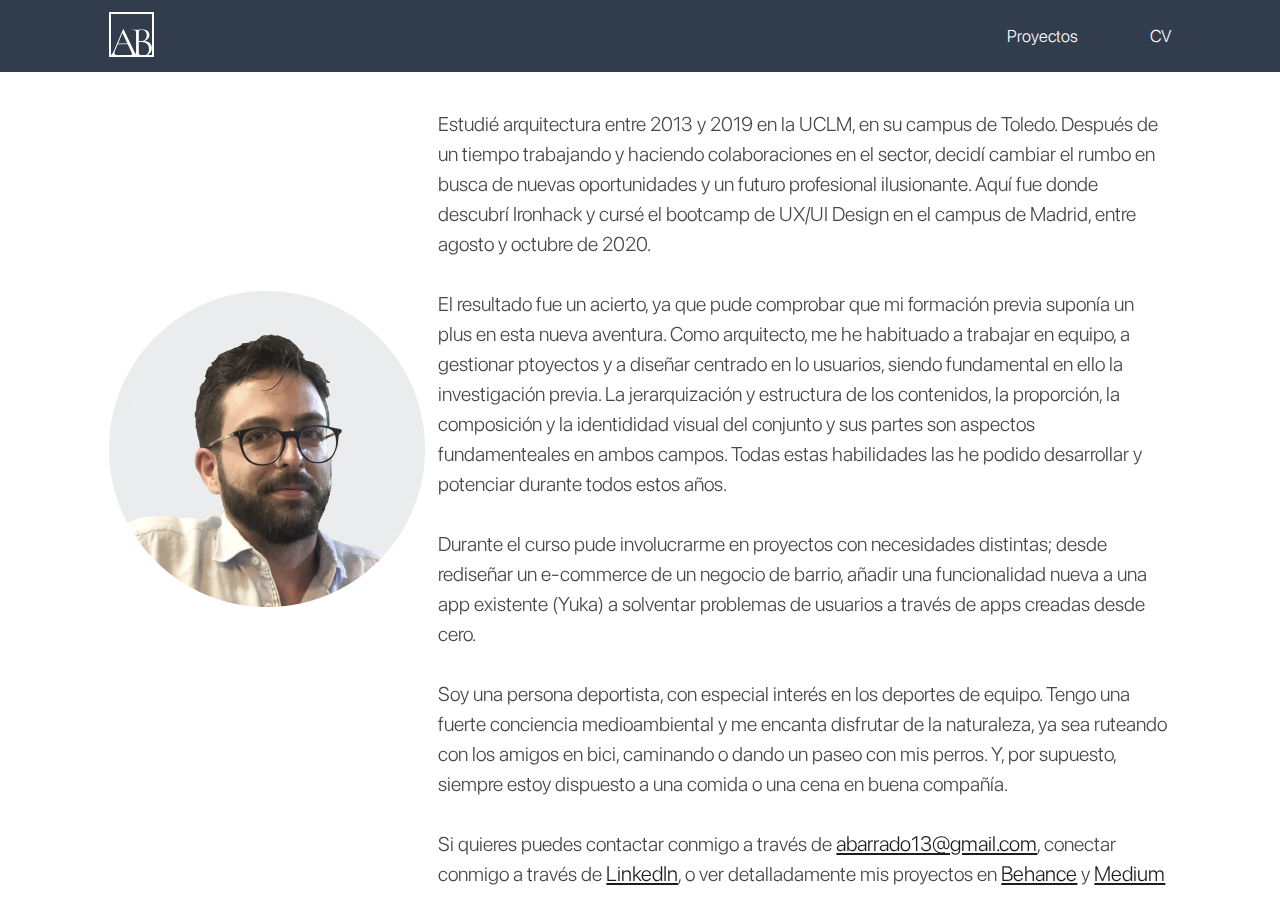
==== commit 01f6256c: "Add files via upload" ====
--- a/about.html
+++ b/about.html
@@ -2,454 +2,500 @@
 <html lang="en">
 
 <head>
-    <meta charset="UTF-8">
-    <meta name="viewport" content="width=device-width, initial-scale=1.0">
-    <title>Adrián Barrado</title>
-    <link rel="stylesheet" href="css/reset.css">
-    <link rel="stylesheet" href="css/about.css">
-    <link href="https://unpkg.com/aos@2.3.1/dist/aos.css" rel="stylesheet">
-    <script src="https://unpkg.com/aos@2.3.1/dist/aos.js"></script>
+  <meta charset="UTF-8">
+  <meta name="viewport" content="width=device-width, initial-scale=1.0">
+  <title>Adrián Barrado</title>
+  <link rel="stylesheet" href="css/reset.css">
+  <link rel="stylesheet" href="css/about.css">
+  <link href="https://unpkg.com/aos@2.3.1/dist/aos.css" rel="stylesheet">
+  <script src="https://unpkg.com/aos@2.3.1/dist/aos.js"></script>
 </head>
 
 <body>
-    <div class="desktop-content">
-        <header>
-            <div class="logo">
-                <a href="index.html"> <img class="logoii" src="images/Logo.svg" alt="Logo"></a>
-            </div>
-            <nav>
-                <a class="a animation2" href="index.html" class="a-sinsubrayar">Proyectos</a>
-                <a class="a animation2" href="../portfolio/Documents/Adrián Barrado.pdf" target="_blank"
-                    rel="noopener noreferrer" class="a-sinsubrayar">CV</a>
-            </nav>
-        </header>
-    
-        <main>
-            <section class="image-container" class="about-container" data-aos="fade-down" data-aos-duration="2000">
-                <div>
-                    <img class="image" src="images/Foto Perfil2.jpg" alt="Foto Perfil">
-                </div>
-            </section>
-    
-            <section class="about-container" data-aos="fade-left" data-aos-duration="2000">
-                <h1>
-                    Hola, mi nombre es Adrián Barrado, soy un diseñador UX/UI y arquitecto que vive actualmente en Madrid.
-                    <br> <br> Comencé mis estudios de arquitectura en la UCLM, en su campus de Toledo en 2013 y finalicé en
-                    2019 con
-                    la entrega del PFC. Después de un tiempo trabajando y haciendo colaboraciones en el sector, decidí
-                    cambiar el rumbo en busca de nuevas oportunidades y un futuro profesional ilusionante. Aquí fue donde
-                    descubrí Ironhack y cursé el bootcamp de UX/UI Design en el campus de Madrid, entre agosto y octubre de
-                    2020. <br> <br> Me considero una persona trabajadora, con facilidad de aprendizaje, trabajo en grupo y
-                    adaptación a distintos ámbitos laborales y personales. Busco satisfacer las necesidades del usuario con
-                    propuestas creativas, soy minucioso en el trabajo y me gusta explorar para idear soluciones efectivas a
-                    los problemas. <br> <br> Mi formación como arquitecto me ayuda a potenciar habilidades de proporción y
-                    composición, saber identificar problemas y aportar soluciones, gestionar proyectos o diseñar con un
-                    enfoque hacia las personas. <br> <br> Si quieres puedes contactar conmigo a través de <a class="aii"
-                        href="mailto:abarrado13@gmail.com"> abarrado13@gmail.com</a>,
-                    conectar conmigo a través de <a class="aii" href="https://www.linkedin.com/in/adrianbarrado/"
-                        target="_blank" rel="noopener noreferrer">LinkedIn</a>, o ver detalladamente mis proyectos en <a
-                        class="aii" href="https://www.behance.net/adrianbarrado" target="_blank"
-                        rel="noopener noreferrer">Behance</a> y <a class="aii" href="https://adrianbarrado.medium.com/"
-                        target="_blank" rel="noopener noreferrer">Medium</a>
-                </h1>
-    
-            </section>
-    
-        </main>
-    
-        <script>
-            AOS.init();
-        </script>
-
-    </div>
-    
-    <div class="mobile-content">
-        <header>
-            <nav>
-              <a href="index.html"> <img src="images/Logo.svg" alt="Logo"></a>
-              
-            </nav>
-          </header>
-    
-        <main>
-            <section class="image-container" class="about-container" data-aos="fade-down" data-aos-duration="2000">
-                <div>
-                    <img class="image" src="images/Foto PerfilMovil.jpg" alt="Foto Perfil">
-                </div>
-            </section>
-    
-            <section class="about-container" data-aos="fade-up" data-aos-duration="2000">
-                <h1>
-                    Hola, mi nombre es Adrián Barrado, soy un diseñador UX/UI y arquitecto que vive actualmente en Madrid.
-                    <br> <br> Comencé mis estudios de arquitectura en la UCLM, en su campus de Toledo en 2013 y finalicé en
-                    2019 con
-                    la entrega del PFC. Después de un tiempo trabajando y haciendo colaboraciones en el sector, decidí
-                    cambiar el rumbo en busca de nuevas oportunidades y un futuro profesional ilusionante. Aquí fue donde
-                    descubrí Ironhack y cursé el bootcamp de UX/UI Design en el campus de Madrid, entre agosto y octubre de
-                    2020. <br> <br> Me considero una persona trabajadora, con facilidad de aprendizaje, trabajo en grupo y
-                    adaptación a distintos ámbitos laborales y personales. Busco satisfacer las necesidades del usuario con
-                    propuestas creativas, soy minucioso en el trabajo y me gusta explorar para idear soluciones efectivas a
-                    los problemas. <br> <br> Mi formación como arquitecto me ayuda a potenciar habilidades de proporción y
-                    composición, saber identificar problemas y aportar soluciones, gestionar proyectos o diseñar con un
-                    enfoque hacia las personas. <br> <br> Si quieres puedes contactar conmigo a través de:
-                </h1>
-
-                <div class="footer">
-                    <section class="social">
-                      <div>
-                        <a target="_blank" title="Medium" href="https://medium.com/@adrianbarrado"> <img src="images/Medium.svg"
-                            alt="Medium"></a>
-                      </div>
-                
-                      <div>
-                        <a target="_blank" title="Behance" href="https://www.behance.net/adrianbarrado"> <img src="images/Behance.svg"
-                            alt="Behance"></a>
-                      </div>
-                
-                      <div>
-                        <a target="_blank" title="LinkedIn" href="https://www.linkedin.com/in/adrianbarrado/"> <img
-                            src="images/LinkedIn.svg" alt="LinkedIn"></a>
-                      </div>
-                    </section>
-                
-                
-                    <div class="contact">
-                      <a class="ai" href="mailto:abarrado13@gmail.com">abarrado13@gmail.com</a>
-                    </div>
-                
-                    <div class="contact">
-                      <a class="ai" href="tel:+34661-074-007">+34 661 074 004</a>
-                    </div> 
-                
-                  </div>
-    
-            </section>
-    
-        </main>
-    </div>
-
-
-
-
-
-    <div class="ipad-content">
-        <header>
-            <nav>
-              <a href="index.html"> <img src="images/Logo.svg" alt="Logo"></a>
-              
-            </nav>
-          </header>
-    
-        <main>
-            <section class="image-container" class="about-container" data-aos="fade-down" data-aos-duration="2000">
-                <div>
-                    <img class="image" src="images/Foto PerfilMovil.jpg" alt="Foto Perfil">
-                </div>
-            </section>
-    
-            <section class="about-container" data-aos="fade-up" data-aos-duration="2000">
-                <h1>
-                    Hola, mi nombre es Adrián Barrado, soy un diseñador UX/UI y arquitecto que vive actualmente en Madrid.
-                    <br> <br> Comencé mis estudios de arquitectura en la UCLM, en su campus de Toledo en 2013 y finalicé en
-                    2019 con
-                    la entrega del PFC. Después de un tiempo trabajando y haciendo colaboraciones en el sector, decidí
-                    cambiar el rumbo en busca de nuevas oportunidades y un futuro profesional ilusionante. Aquí fue donde
-                    descubrí Ironhack y cursé el bootcamp de UX/UI Design en el campus de Madrid, entre agosto y octubre de
-                    2020. <br> <br> Me considero una persona trabajadora, con facilidad de aprendizaje, trabajo en grupo y
-                    adaptación a distintos ámbitos laborales y personales. Busco satisfacer las necesidades del usuario con
-                    propuestas creativas, soy minucioso en el trabajo y me gusta explorar para idear soluciones efectivas a
-                    los problemas. <br> <br> Mi formación como arquitecto me ayuda a potenciar habilidades de proporción y
-                    composición, saber identificar problemas y aportar soluciones, gestionar proyectos o diseñar con un
-                    enfoque hacia las personas. <br> <br> Si quieres puedes contactar conmigo a través de:
-                </h1>
-
-                <div class="footer">
-                    <section class="social">
-                      <div>
-                        <a target="_blank" title="Medium" href="https://medium.com/@adrianbarrado"> <img src="images/Medium.svg"
-                            alt="Medium"></a>
-                      </div>
-                
-                      <div>
-                        <a target="_blank" title="Behance" href="https://www.behance.net/adrianbarrado"> <img src="images/Behance.svg"
-                            alt="Behance"></a>
-                      </div>
-                
-                      <div>
-                        <a target="_blank" title="LinkedIn" href="https://www.linkedin.com/in/adrianbarrado/"> <img
-                            src="images/LinkedIn.svg" alt="LinkedIn"></a>
-                      </div>
-                    </section>
-                
-                
-                    <div class="contact">
-                      <a class="ai" href="mailto:abarrado13@gmail.com">abarrado13@gmail.com</a>
-                    </div>
-                
-                    <div class="contact">
-                      <a class="ai" href="tel:+34661-074-007">+34 661 074 004</a>
-                    </div> 
-                
-                  </div>
-    
-            </section>
-    
-        </main>
-    </div>
-
-
-
-
-    <div class="mobile-landscape-content">
-        <header>
-            <nav>
-              <a href="index.html"> <img src="images/Logo.svg" alt="Logo"></a>
-              
-            </nav>
-          </header>
-    
-        <main>
-            <section class="image-container" class="about-container" data-aos="fade-down" data-aos-duration="2000">
-                <div>
-                    <img class="image" src="images/Foto PerfilMovil.jpg" alt="Foto Perfil">
-                </div>
-            </section>
-    
-            <section class="about-container">
-                <h1>
-                    Hola, mi nombre es Adrián Barrado, soy un diseñador UX/UI y arquitecto que vive actualmente en Madrid.
-                    <br> <br> Comencé mis estudios de arquitectura en la UCLM, en su campus de Toledo en 2013 y finalicé en
-                    2019 con
-                    la entrega del PFC. Después de un tiempo trabajando y haciendo colaboraciones en el sector, decidí
-                    cambiar el rumbo en busca de nuevas oportunidades y un futuro profesional ilusionante. Aquí fue donde
-                    descubrí Ironhack y cursé el bootcamp de UX/UI Design en el campus de Madrid, entre agosto y octubre de
-                    2020. <br> <br> Me considero una persona trabajadora, con facilidad de aprendizaje, trabajo en grupo y
-                    adaptación a distintos ámbitos laborales y personales. Busco satisfacer las necesidades del usuario con
-                    propuestas creativas, soy minucioso en el trabajo y me gusta explorar para idear soluciones efectivas a
-                    los problemas. <br> <br> Mi formación como arquitecto me ayuda a potenciar habilidades de proporción y
-                    composición, saber identificar problemas y aportar soluciones, gestionar proyectos o diseñar con un
-                    enfoque hacia las personas. <br> <br> Si quieres puedes contactar conmigo a través de:
-                </h1>
-
-                <div class="footer">
-                    <section class="social">
-                      <div>
-                        <a target="_blank" title="Medium" href="https://medium.com/@adrianbarrado"> <img src="images/Medium.svg"
-                            alt="Medium"></a>
-                      </div>
-                
-                      <div>
-                        <a target="_blank" title="Behance" href="https://www.behance.net/adrianbarrado"> <img src="images/Behance.svg"
-                            alt="Behance"></a>
-                      </div>
-                
-                      <div>
-                        <a target="_blank" title="LinkedIn" href="https://www.linkedin.com/in/adrianbarrado/"> <img
-                            src="images/LinkedIn.svg" alt="LinkedIn"></a>
-                      </div>
-                    </section>
-                
-                
-                    <div class="contact">
-                      <a class="ai" href="mailto:abarrado13@gmail.com">abarrado13@gmail.com</a>
-                    </div>
-                
-                    <div class="contact">
-                      <a class="ai" href="tel:+34661-074-007">+34 661 074 004</a>
-                    </div> 
-                
-                  </div>
-    
-            </section>
-    
-        </main>
-    </div>
-
-
-
-
-    <div class="tablet-content">
-        <header>
-            <nav>
-              <a href="index.html"> <img src="images/Logo.svg" alt="Logo"></a>
-              
-            </nav>
-          </header>
-    
-        <main>
-            <section class="image-container" class="about-container" data-aos="fade-down" data-aos-duration="2000">
-                <div>
-                    <img class="image" src="images/Foto Perfil2.jpg" alt="Foto Perfil">
-                </div>
-            </section>
-    
-            <section class="about-container" data-aos="fade-up" data-aos-duration="2000">
-                <h1>
-                    Hola, mi nombre es Adrián Barrado, soy un diseñador UX/UI y arquitecto que vive actualmente en Madrid.
-                    <br> <br> Comencé mis estudios de arquitectura en la UCLM, en su campus de Toledo en 2013 y finalicé en
-                    2019 con
-                    la entrega del PFC. Después de un tiempo trabajando y haciendo colaboraciones en el sector, decidí
-                    cambiar el rumbo en busca de nuevas oportunidades y un futuro profesional ilusionante. Aquí fue donde
-                    descubrí Ironhack y cursé el bootcamp de UX/UI Design en el campus de Madrid, entre agosto y octubre de
-                    2020. <br> <br> Me considero una persona trabajadora, con facilidad de aprendizaje, trabajo en grupo y
-                    adaptación a distintos ámbitos laborales y personales. Busco satisfacer las necesidades del usuario con
-                    propuestas creativas, soy minucioso en el trabajo y me gusta explorar para idear soluciones efectivas a
-                    los problemas. <br> <br> Mi formación como arquitecto me ayuda a potenciar habilidades de proporción y
-                    composición, saber identificar problemas y aportar soluciones, gestionar proyectos o diseñar con un
-                    enfoque hacia las personas. <br> <br> Si quieres puedes contactar conmigo a través de <a class="aii"
-                        href="mailto:abarrado13@gmail.com"> abarrado13@gmail.com</a>,
-                    conectar conmigo a través de <a class="aii" href="https://www.linkedin.com/in/adrianbarrado/"
-                        target="_blank" rel="noopener noreferrer">LinkedIn</a>, o ver detalladamente mis proyectos en <a
-                        class="aii" href="https://www.behance.net/adrianbarrado" target="_blank"
-                        rel="noopener noreferrer">Behance</a> y <a class="aii" href="https://adrianbarrado.medium.com/"
-                        target="_blank" rel="noopener noreferrer">Medium</a>
-                </h1>
-    
-            </section>
-    
-        </main>
-    </div>
-
-    <div class="iphone-landscape-content">
-        <header>
-            <nav>
-              <a href="index.html"> <img src="images/Logo.svg" alt="Logo"></a>
-              
-            </nav>
-          </header>
-    
-        <main>
-            <section class="image-container" class="about-container" data-aos="fade-down" data-aos-duration="2000">
-                <div>
-                    <img class="image" src="images/Foto PerfilMovil.jpg" alt="Foto Perfil">
-                </div>
-            </section>
-    
-            <section class="about-container">
-                <h1>
-                    Hola, mi nombre es Adrián Barrado, soy un diseñador UX/UI y arquitecto que vive actualmente en Madrid.
-                    <br> <br> Comencé mis estudios de arquitectura en la UCLM, en su campus de Toledo en 2013 y finalicé en
-                    2019 con
-                    la entrega del PFC. Después de un tiempo trabajando y haciendo colaboraciones en el sector, decidí
-                    cambiar el rumbo en busca de nuevas oportunidades y un futuro profesional ilusionante. Aquí fue donde
-                    descubrí Ironhack y cursé el bootcamp de UX/UI Design en el campus de Madrid, entre agosto y octubre de
-                    2020. <br> <br> Me considero una persona trabajadora, con facilidad de aprendizaje, trabajo en grupo y
-                    adaptación a distintos ámbitos laborales y personales. Busco satisfacer las necesidades del usuario con
-                    propuestas creativas, soy minucioso en el trabajo y me gusta explorar para idear soluciones efectivas a
-                    los problemas. <br> <br> Mi formación como arquitecto me ayuda a potenciar habilidades de proporción y
-                    composición, saber identificar problemas y aportar soluciones, gestionar proyectos o diseñar con un
-                    enfoque hacia las personas. <br> <br> Si quieres puedes contactar conmigo a través de:
-                </h1>
-
-                <div class="footer">
-                    <section class="social">
-                      <div>
-                        <a target="_blank" title="Medium" href="https://medium.com/@adrianbarrado"> <img src="images/Medium.svg"
-                            alt="Medium"></a>
-                      </div>
-                
-                      <div>
-                        <a target="_blank" title="Behance" href="https://www.behance.net/adrianbarrado"> <img src="images/Behance.svg"
-                            alt="Behance"></a>
-                      </div>
-                
-                      <div>
-                        <a target="_blank" title="LinkedIn" href="https://www.linkedin.com/in/adrianbarrado/"> <img
-                            src="images/LinkedIn.svg" alt="LinkedIn"></a>
-                      </div>
-                    </section>
-                
-                
-                    <div class="contact">
-                      <a class="ai" href="mailto:abarrado13@gmail.com">abarrado13@gmail.com</a>
-                    </div>
-                
-                    <div class="contact">
-                      <a class="ai" href="tel:+34661-074-007">+34 661 074 004</a>
-                    </div> 
-                
-                  </div>
-    
-            </section>
-    
-        </main>
-    </div>
-
-
-
-    <div class="tablet-landscape-content">
-        <header>
-            <nav>
-              <a href="index.html"> <img src="images/Logo.svg" alt="Logo"></a>
-              
-            </nav>
-          </header>
-    
-        <main>
-            <section class="image-container" class="about-container" data-aos="fade-down" data-aos-duration="2000">
-                <div>
-                    <img class="image" src="images/Foto PerfilMovil.jpg" alt="Foto Perfil">
-                </div>
-            </section>
-    
-            <section class="about-container" data-aos="fade-up" data-aos-duration="2000">
-                <h1>
-                    Hola, mi nombre es Adrián Barrado, soy un diseñador UX/UI y arquitecto que vive actualmente en Madrid.
-                    <br> <br> Comencé mis estudios de arquitectura en la UCLM, en su campus de Toledo en 2013 y finalicé en
-                    2019 con
-                    la entrega del PFC. Después de un tiempo trabajando y haciendo colaboraciones en el sector, decidí
-                    cambiar el rumbo en busca de nuevas oportunidades y un futuro profesional ilusionante. Aquí fue donde
-                    descubrí Ironhack y cursé el bootcamp de UX/UI Design en el campus de Madrid, entre agosto y octubre de
-                    2020. <br> <br> Me considero una persona trabajadora, con facilidad de aprendizaje, trabajo en grupo y
-                    adaptación a distintos ámbitos laborales y personales. Busco satisfacer las necesidades del usuario con
-                    propuestas creativas, soy minucioso en el trabajo y me gusta explorar para idear soluciones efectivas a
-                    los problemas. <br> <br> Mi formación como arquitecto me ayuda a potenciar habilidades de proporción y
-                    composición, saber identificar problemas y aportar soluciones, gestionar proyectos o diseñar con un
-                    enfoque hacia las personas. <br> <br> Si quieres puedes contactar conmigo a través de:
-                </h1>
-
-                <div class="footer">
-                    <section class="social">
-                      <div>
-                        <a target="_blank" title="Medium" href="https://medium.com/@adrianbarrado"> <img src="images/Medium.svg"
-                            alt="Medium"></a>
-                      </div>
-                
-                      <div>
-                        <a target="_blank" title="Behance" href="https://www.behance.net/adrianbarrado"> <img src="images/Behance.svg"
-                            alt="Behance"></a>
-                      </div>
-                
-                      <div>
-                        <a target="_blank" title="LinkedIn" href="https://www.linkedin.com/in/adrianbarrado/"> <img
-                            src="images/LinkedIn.svg" alt="LinkedIn"></a>
-                      </div>
-                    </section>
-                
-                
-                    <div class="contact">
-                      <a class="ai" href="mailto:abarrado13@gmail.com">abarrado13@gmail.com</a>
-                    </div>
-                
-                    <div class="contact">
-                      <a class="ai" href="tel:+34661-074-007">+34 661 074 004</a>
-                    </div> 
-                
-                  </div>
-    
-            </section>
-    
-        </main>
-    </div>
-
-
-
-
-
-    
-
-
-    
+  <div class="desktop-content">
+    <header>
+      <div class="logo">
+        <a href="index.html"> <img class="logoii" src="images/Logo.svg" alt="Logo"></a>
+      </div>
+      <nav>
+        <a class="a animation2" href="index.html" class="a-sinsubrayar">Proyectos</a>
+        <a class="a animation2" href="../portfolio/Documents/Adrián Barrado.pdf" target="_blank"
+          rel="noopener noreferrer" class="a-sinsubrayar">CV</a>
+      </nav>
+    </header>
+
+    <main>
+      <section class="image-container" class="about-container" data-aos="fade-down" data-aos-duration="2000">
+        <div>
+          <img class="image" src="images/Foto Perfil2.jpg" alt="Foto Perfil">
+        </div>
+      </section>
+
+      <section class="about-container" data-aos="fade-left" data-aos-duration="2000">
+        <h1>
+          Hola, mi nombre es Adrián Barrado, soy un diseñador UX/UI y arquitecto que vive actualmente en Madrid.
+          <br> <br> Estudié arquitectura entre 2013 y 2019 en la UCLM, en su campus de Toledo. Después de un tiempo
+          trabajando y haciendo colaboraciones en el sector, decidí cambiar el rumbo en busca de nuevas oportunidades y
+          un futuro profesional ilusionante. Aquí fue donde
+          descubrí Ironhack y cursé el bootcamp de UX/UI Design en el campus de Madrid, entre agosto y octubre de
+          2020. <br> <br> El resultado fue un acierto, ya que pude comprobar que mi formación previa suponía un plus en
+          esta nueva aventura. Como arquitecto, me he habituado a trabajar en equipo, a gestionar ptoyectos y a diseñar
+          centrado en lo
+          usuarios, siendo fundamental en ello la investigación previa. La jerarquización y estructura de los
+          contenidos, la proporción, la composición y la identididad visual del conjunto y sus partes son aspectos
+          fundamenteales en ambos campos. Todas estas habilidades las he podido desarrollar y potenciar durante todos
+          estos años. <br> <br> Durante el curso pude involucrarme en proyectos con necesidades distintas; desde
+          rediseñar un e-commerce de un negocio de barrio, añadir una funcionalidad nueva a una app existente (Yuka) a
+          solventar problemas de usuarios a través de apps creadas desde cero. <br> <br> Soy una persona deportista, con
+          especial interés en los deportes de equipo. Tengo una fuerte conciencia medioambiental y me encanta disfrutar
+          de la naturaleza, ya sea ruteando con los amigos en
+          bici, caminando o dando un paseo con mis perros. Y, por supuesto, siempre estoy dispuesto a una comida o una
+          cena en buena compañía. <br> <br>Si quieres puedes contactar conmigo a
+          través de <a class="aii" href="mailto:abarrado13@gmail.com"> abarrado13@gmail.com</a>,
+          conectar conmigo a través de <a class="aii" href="https://www.linkedin.com/in/adrianbarrado/" target="_blank"
+            rel="noopener noreferrer">LinkedIn</a>, o ver detalladamente mis proyectos en <a class="aii"
+            href="https://www.behance.net/adrianbarrado" target="_blank" rel="noopener noreferrer">Behance</a> y <a
+            class="aii" href="https://adrianbarrado.medium.com/" target="_blank" rel="noopener noreferrer">Medium</a>
+        </h1>
+
+      </section>
+
+    </main>
+
+    <script>
+      AOS.init();
+    </script>
+
+  </div>
+
+  <div class="mobile-content">
+    <header>
+      <nav>
+        <a href="index.html"> <img src="images/Logo.svg" alt="Logo"></a>
+
+      </nav>
+    </header>
+
+    <main>
+      <section class="image-container" class="about-container" data-aos="fade-down" data-aos-duration="2000">
+        <div>
+          <img class="image" src="images/Foto PerfilMovil.jpg" alt="Foto Perfil">
+        </div>
+      </section>
+
+      <section class="about-container" data-aos="fade-up" data-aos-duration="2000">
+        <h1>
+          Hola, mi nombre es Adrián Barrado, soy un diseñador UX/UI y arquitecto que vive actualmente en Madrid.
+          <br> <br> Estudié arquitectura entre 2013 y 2019 en la UCLM, en su campus de Toledo. Después de un tiempo
+          trabajando y haciendo colaboraciones en el sector, decidí cambiar el rumbo en busca de nuevas oportunidades y
+          un futuro profesional ilusionante. Aquí fue donde
+          descubrí Ironhack y cursé el bootcamp de UX/UI Design en el campus de Madrid, entre agosto y octubre de
+          2020. <br> <br> El resultado fue un acierto, ya que pude comprobar que mi formación previa suponía un plus en
+          esta nueva aventura. Como arquitecto, me he habituado a trabajar en equipo, a gestionar ptoyectos y a diseñar
+          centrado en lo
+          usuarios, siendo fundamental en ello la investigación previa. La jerarquización y estructura de los
+          contenidos, la proporción, la composición y la identididad visual del conjunto y sus partes son aspectos
+          fundamenteales en ambos campos. Todas estas habilidades las he podido desarrollar y potenciar durante todos
+          estos años. <br> <br> Durante el curso pude involucrarme en proyectos con necesidades distintas; desde
+          rediseñar un e-commerce de un negocio de barrio, añadir una funcionalidad nueva a una app existente (Yuka) a
+          solventar problemas de usuarios a través de apps creadas desde cero. <br> <br> Soy una persona deportista, con
+          especial interés en los deportes de equipo. Tengo una fuerte conciencia medioambiental y me encanta disfrutar
+          de la naturaleza, ya sea ruteando con los amigos en
+          bici, caminando o dando un paseo con mis perros. Y, por supuesto, siempre estoy dispuesto a una comida o una
+          cena en buena compañía. <br> <br>Si quieres puedes contactar conmigo a
+          través de:
+        </h1>
+
+        <div class="footer">
+          <section class="social">
+            <div>
+              <a target="_blank" title="Medium" href="https://medium.com/@adrianbarrado"> <img src="images/Medium.svg"
+                  alt="Medium"></a>
+            </div>
+
+            <div>
+              <a target="_blank" title="Behance" href="https://www.behance.net/adrianbarrado"> <img
+                  src="images/Behance.svg" alt="Behance"></a>
+            </div>
+
+            <div>
+              <a target="_blank" title="LinkedIn" href="https://www.linkedin.com/in/adrianbarrado/"> <img
+                  src="images/LinkedIn.svg" alt="LinkedIn"></a>
+            </div>
+          </section>
+
+
+          <div class="contact">
+            <a class="ai" href="mailto:abarrado13@gmail.com">abarrado13@gmail.com</a>
+          </div>
+
+          <div class="contact">
+            <a class="ai" href="tel:+34661-074-007">+34 661 074 007</a>
+          </div>
+
+        </div>
+
+      </section>
+
+    </main>
+  </div>
+
+
+
+
+
+  <div class="ipad-content">
+    <header>
+      <nav>
+        <a href="index.html"> <img src="images/Logo.svg" alt="Logo"></a>
+
+      </nav>
+    </header>
+
+    <main>
+      <section class="image-container" class="about-container" data-aos="fade-down" data-aos-duration="2000">
+        <div>
+          <img class="image" src="images/Foto PerfilMovil.jpg" alt="Foto Perfil">
+        </div>
+      </section>
+
+      <section class="about-container" data-aos="fade-up" data-aos-duration="2000">
+        <h1>
+          Hola, mi nombre es Adrián Barrado, soy un diseñador UX/UI y arquitecto que vive actualmente en Madrid.
+          <br> <br> Estudié arquitectura entre 2013 y 2019 en la UCLM, en su campus de Toledo. Después de un tiempo
+          trabajando y haciendo colaboraciones en el sector, decidí cambiar el rumbo en busca de nuevas oportunidades y
+          un futuro profesional ilusionante. Aquí fue donde
+          descubrí Ironhack y cursé el bootcamp de UX/UI Design en el campus de Madrid, entre agosto y octubre de
+          2020. <br> <br> El resultado fue un acierto, ya que pude comprobar que mi formación previa suponía un plus en
+          esta nueva aventura. Como arquitecto, me he habituado a trabajar en equipo, a gestionar ptoyectos y a diseñar
+          centrado en lo
+          usuarios, siendo fundamental en ello la investigación previa. La jerarquización y estructura de los
+          contenidos, la proporción, la composición y la identididad visual del conjunto y sus partes son aspectos
+          fundamenteales en ambos campos. Todas estas habilidades las he podido desarrollar y potenciar durante todos
+          estos años. <br> <br> Durante el curso pude involucrarme en proyectos con necesidades distintas; desde
+          rediseñar un e-commerce de un negocio de barrio, añadir una funcionalidad nueva a una app existente (Yuka) a
+          solventar problemas de usuarios a través de apps creadas desde cero. <br> <br> Soy una persona deportista, con
+          especial interés en los deportes de equipo. Tengo una fuerte conciencia medioambiental y me encanta disfrutar
+          de la naturaleza, ya sea ruteando con los amigos en
+          bici, caminando o dando un paseo con mis perros. Y, por supuesto, siempre estoy dispuesto a una comida o una
+          cena en buena compañía. <br> <br>Si quieres puedes contactar conmigo a
+          través de:
+        </h1>
+
+        <div class="footer">
+          <section class="social">
+            <div>
+              <a target="_blank" title="Medium" href="https://medium.com/@adrianbarrado"> <img src="images/Medium.svg"
+                  alt="Medium"></a>
+            </div>
+
+            <div>
+              <a target="_blank" title="Behance" href="https://www.behance.net/adrianbarrado"> <img
+                  src="images/Behance.svg" alt="Behance"></a>
+            </div>
+
+            <div>
+              <a target="_blank" title="LinkedIn" href="https://www.linkedin.com/in/adrianbarrado/"> <img
+                  src="images/LinkedIn.svg" alt="LinkedIn"></a>
+            </div>
+          </section>
+
+
+          <div class="contact">
+            <a class="ai" href="mailto:abarrado13@gmail.com">abarrado13@gmail.com</a>
+          </div>
+
+          <div class="contact">
+            <a class="ai" href="tel:+34661-074-007">+34 661 074 007</a>
+          </div>
+
+        </div>
+
+      </section>
+
+    </main>
+  </div>
+
+
+
+
+  <div class="mobile-landscape-content">
+    <header>
+      <nav>
+        <a href="index.html"> <img src="images/Logo.svg" alt="Logo"></a>
+
+      </nav>
+    </header>
+
+    <main>
+      <section class="image-container" class="about-container" data-aos="fade-down" data-aos-duration="2000">
+        <div>
+          <img class="image" src="images/Foto PerfilMovil.jpg" alt="Foto Perfil">
+        </div>
+      </section>
+
+      <section class="about-container">
+        <h1>
+          Hola, mi nombre es Adrián Barrado, soy un diseñador UX/UI y arquitecto que vive actualmente en Madrid.
+          <br> <br> Estudié arquitectura entre 2013 y 2019 en la UCLM, en su campus de Toledo. Después de un tiempo
+          trabajando y haciendo colaboraciones en el sector, decidí cambiar el rumbo en busca de nuevas oportunidades y
+          un futuro profesional ilusionante. Aquí fue donde
+          descubrí Ironhack y cursé el bootcamp de UX/UI Design en el campus de Madrid, entre agosto y octubre de
+          2020. <br> <br> El resultado fue un acierto, ya que pude comprobar que mi formación previa suponía un plus en
+          esta nueva aventura. Como arquitecto, me he habituado a trabajar en equipo, a gestionar ptoyectos y a diseñar
+          centrado en lo
+          usuarios, siendo fundamental en ello la investigación previa. La jerarquización y estructura de los
+          contenidos, la proporción, la composición y la identididad visual del conjunto y sus partes son aspectos
+          fundamenteales en ambos campos. Todas estas habilidades las he podido desarrollar y potenciar durante todos
+          estos años. <br> <br> Durante el curso pude involucrarme en proyectos con necesidades distintas; desde
+          rediseñar un e-commerce de un negocio de barrio, añadir una funcionalidad nueva a una app existente (Yuka) a
+          solventar problemas de usuarios a través de apps creadas desde cero. <br> <br> Soy una persona deportista, con
+          especial interés en los deportes de equipo. Tengo una fuerte conciencia medioambiental y me encanta disfrutar
+          de la naturaleza, ya sea ruteando con los amigos en
+          bici, caminando o dando un paseo con mis perros. Y, por supuesto, siempre estoy dispuesto a una comida o una
+          cena en buena compañía. <br> <br>Si quieres puedes contactar conmigo a
+          través de:
+        </h1>
+
+        <div class="footer">
+          <section class="social">
+            <div>
+              <a target="_blank" title="Medium" href="https://medium.com/@adrianbarrado"> <img src="images/Medium.svg"
+                  alt="Medium"></a>
+            </div>
+
+            <div>
+              <a target="_blank" title="Behance" href="https://www.behance.net/adrianbarrado"> <img
+                  src="images/Behance.svg" alt="Behance"></a>
+            </div>
+
+            <div>
+              <a target="_blank" title="LinkedIn" href="https://www.linkedin.com/in/adrianbarrado/"> <img
+                  src="images/LinkedIn.svg" alt="LinkedIn"></a>
+            </div>
+          </section>
+
+
+          <div class="contact">
+            <a class="ai" href="mailto:abarrado13@gmail.com">abarrado13@gmail.com</a>
+          </div>
+
+          <div class="contact">
+            <a class="ai" href="tel:+34661-074-007">+34 661 074 007</a>
+          </div>
+
+        </div>
+
+      </section>
+
+    </main>
+  </div>
+
+
+
+
+  <div class="tablet-content">
+    <header>
+      <nav>
+        <a href="index.html"> <img src="images/Logo.svg" alt="Logo"></a>
+
+      </nav>
+    </header>
+
+    <main>
+      <section class="image-container" class="about-container" data-aos="fade-down" data-aos-duration="2000">
+        <div>
+          <img class="image" src="images/Foto Perfil2.jpg" alt="Foto Perfil">
+        </div>
+      </section>
+
+      <section class="about-container" data-aos="fade-up" data-aos-duration="2000">
+        <h1>
+          Hola, mi nombre es Adrián Barrado, soy un diseñador UX/UI y arquitecto que vive actualmente en Madrid.
+          <br> <br> Estudié arquitectura entre 2013 y 2019 en la UCLM, en su campus de Toledo. Después de un tiempo
+          trabajando y haciendo colaboraciones en el sector, decidí cambiar el rumbo en busca de nuevas oportunidades y
+          un futuro profesional ilusionante. Aquí fue donde
+          descubrí Ironhack y cursé el bootcamp de UX/UI Design en el campus de Madrid, entre agosto y octubre de
+          2020. <br> <br> El resultado fue un acierto, ya que pude comprobar que mi formación previa suponía un plus en
+          esta nueva aventura. Como arquitecto, me he habituado a trabajar en equipo, a gestionar ptoyectos y a diseñar
+          centrado en lo
+          usuarios, siendo fundamental en ello la investigación previa. La jerarquización y estructura de los
+          contenidos, la proporción, la composición y la identididad visual del conjunto y sus partes son aspectos
+          fundamenteales en ambos campos. Todas estas habilidades las he podido desarrollar y potenciar durante todos
+          estos años. <br> <br> Durante el curso pude involucrarme en proyectos con necesidades distintas; desde
+          rediseñar un e-commerce de un negocio de barrio, añadir una funcionalidad nueva a una app existente (Yuka) a
+          solventar problemas de usuarios a través de apps creadas desde cero. <br> <br> Soy una persona deportista, con
+          especial interés en los deportes de equipo. Tengo una fuerte conciencia medioambiental y me encanta disfrutar
+          de la naturaleza, ya sea ruteando con los amigos en
+          bici, caminando o dando un paseo con mis perros. Y, por supuesto, siempre estoy dispuesto a una comida o una
+          cena en buena compañía. <br> <br>Si quieres puedes contactar conmigo a
+          través de <a class="aii"
+            href="mailto:abarrado13@gmail.com"> abarrado13@gmail.com</a>,
+          conectar conmigo a través de <a class="aii" href="https://www.linkedin.com/in/adrianbarrado/" target="_blank"
+            rel="noopener noreferrer">LinkedIn</a>, o ver detalladamente mis proyectos en <a class="aii"
+            href="https://www.behance.net/adrianbarrado" target="_blank" rel="noopener noreferrer">Behance</a> y <a
+            class="aii" href="https://adrianbarrado.medium.com/" target="_blank" rel="noopener noreferrer">Medium</a>
+        </h1>
+
+      </section>
+
+    </main>
+  </div>
+
+  <div class="iphone-landscape-content">
+    <header>
+      <nav>
+        <a href="index.html"> <img src="images/Logo.svg" alt="Logo"></a>
+
+      </nav>
+    </header>
+
+    <main>
+      <section class="image-container" class="about-container" data-aos="fade-down" data-aos-duration="2000">
+        <div>
+          <img class="image" src="images/Foto PerfilMovil.jpg" alt="Foto Perfil">
+        </div>
+      </section>
+
+      <section class="about-container">
+        <h1>
+          Hola, mi nombre es Adrián Barrado, soy un diseñador UX/UI y arquitecto que vive actualmente en Madrid.
+          <br> <br> Estudié arquitectura entre 2013 y 2019 en la UCLM, en su campus de Toledo. Después de un tiempo
+          trabajando y haciendo colaboraciones en el sector, decidí cambiar el rumbo en busca de nuevas oportunidades y
+          un futuro profesional ilusionante. Aquí fue donde
+          descubrí Ironhack y cursé el bootcamp de UX/UI Design en el campus de Madrid, entre agosto y octubre de
+          2020. <br> <br> El resultado fue un acierto, ya que pude comprobar que mi formación previa suponía un plus en
+          esta nueva aventura. Como arquitecto, me he habituado a trabajar en equipo, a gestionar ptoyectos y a diseñar
+          centrado en lo
+          usuarios, siendo fundamental en ello la investigación previa. La jerarquización y estructura de los
+          contenidos, la proporción, la composición y la identididad visual del conjunto y sus partes son aspectos
+          fundamenteales en ambos campos. Todas estas habilidades las he podido desarrollar y potenciar durante todos
+          estos años. <br> <br> Durante el curso pude involucrarme en proyectos con necesidades distintas; desde
+          rediseñar un e-commerce de un negocio de barrio, añadir una funcionalidad nueva a una app existente (Yuka) a
+          solventar problemas de usuarios a través de apps creadas desde cero. <br> <br> Soy una persona deportista, con
+          especial interés en los deportes de equipo. Tengo una fuerte conciencia medioambiental y me encanta disfrutar
+          de la naturaleza, ya sea ruteando con los amigos en
+          bici, caminando o dando un paseo con mis perros. Y, por supuesto, siempre estoy dispuesto a una comida o una
+          cena en buena compañía. <br> <br>Si quieres puedes contactar conmigo a
+          través de:
+        </h1>
+
+        <div class="footer">
+          <section class="social">
+            <div>
+              <a target="_blank" title="Medium" href="https://medium.com/@adrianbarrado"> <img src="images/Medium.svg"
+                  alt="Medium"></a>
+            </div>
+
+            <div>
+              <a target="_blank" title="Behance" href="https://www.behance.net/adrianbarrado"> <img
+                  src="images/Behance.svg" alt="Behance"></a>
+            </div>
+
+            <div>
+              <a target="_blank" title="LinkedIn" href="https://www.linkedin.com/in/adrianbarrado/"> <img
+                  src="images/LinkedIn.svg" alt="LinkedIn"></a>
+            </div>
+          </section>
+
+
+          <div class="contact">
+            <a class="ai" href="mailto:abarrado13@gmail.com">abarrado13@gmail.com</a>
+          </div>
+
+          <div class="contact">
+            <a class="ai" href="tel:+34661-074-007">+34 661 074 007</a>
+          </div>
+
+        </div>
+
+      </section>
+
+    </main>
+  </div>
+
+
+
+  <div class="tablet-landscape-content">
+    <header>
+      <nav>
+        <a href="index.html"> <img src="images/Logo.svg" alt="Logo"></a>
+
+      </nav>
+    </header>
+
+    <main>
+      <section class="image-container" class="about-container" data-aos="fade-down" data-aos-duration="2000">
+        <div>
+          <img class="image" src="images/Foto PerfilMovil.jpg" alt="Foto Perfil">
+        </div>
+      </section>
+
+      <section class="about-container" data-aos="fade-up" data-aos-duration="2000">
+        <h1>
+          Hola, mi nombre es Adrián Barrado, soy un diseñador UX/UI y arquitecto que vive actualmente en Madrid.
+          <br> <br> Estudié arquitectura entre 2013 y 2019 en la UCLM, en su campus de Toledo. Después de un tiempo
+          trabajando y haciendo colaboraciones en el sector, decidí cambiar el rumbo en busca de nuevas oportunidades y
+          un futuro profesional ilusionante. Aquí fue donde
+          descubrí Ironhack y cursé el bootcamp de UX/UI Design en el campus de Madrid, entre agosto y octubre de
+          2020. <br> <br> El resultado fue un acierto, ya que pude comprobar que mi formación previa suponía un plus en
+          esta nueva aventura. Como arquitecto, me he habituado a trabajar en equipo, a gestionar ptoyectos y a diseñar
+          centrado en lo
+          usuarios, siendo fundamental en ello la investigación previa. La jerarquización y estructura de los
+          contenidos, la proporción, la composición y la identididad visual del conjunto y sus partes son aspectos
+          fundamenteales en ambos campos. Todas estas habilidades las he podido desarrollar y potenciar durante todos
+          estos años. <br> <br> Durante el curso pude involucrarme en proyectos con necesidades distintas; desde
+          rediseñar un e-commerce de un negocio de barrio, añadir una funcionalidad nueva a una app existente (Yuka) a
+          solventar problemas de usuarios a través de apps creadas desde cero. <br> <br> Soy una persona deportista, con
+          especial interés en los deportes de equipo. Tengo una fuerte conciencia medioambiental y me encanta disfrutar
+          de la naturaleza, ya sea ruteando con los amigos en
+          bici, caminando o dando un paseo con mis perros. Y, por supuesto, siempre estoy dispuesto a una comida o una
+          cena en buena compañía. <br> <br>Si quieres puedes contactar conmigo a
+          través de:
+        </h1>
+
+        <div class="footer">
+          <section class="social">
+            <div>
+              <a target="_blank" title="Medium" href="https://medium.com/@adrianbarrado"> <img src="images/Medium.svg"
+                  alt="Medium"></a>
+            </div>
+
+            <div>
+              <a target="_blank" title="Behance" href="https://www.behance.net/adrianbarrado"> <img
+                  src="images/Behance.svg" alt="Behance"></a>
+            </div>
+
+            <div>
+              <a target="_blank" title="LinkedIn" href="https://www.linkedin.com/in/adrianbarrado/"> <img
+                  src="images/LinkedIn.svg" alt="LinkedIn"></a>
+            </div>
+          </section>
+
+
+          <div class="contact">
+            <a class="ai" href="mailto:abarrado13@gmail.com">abarrado13@gmail.com</a>
+          </div>
+
+          <div class="contact">
+            <a class="ai" href="tel:+34661-074-007">+34 661 074 007</a>
+          </div>
+
+        </div>
+
+      </section>
+
+    </main>
+  </div>
+
+
+
+
+
+
+
+
+
 
 </body>
 
--- a/css/about.css
+++ b/css/about.css
@@ -1,6 +1,12 @@
 * {
     box-sizing: border-box;
   }
+
+@font-face {
+    src: url("fonts/SFProDisplay/SF-Pro-Display-Ultralight.otf");
+    font-family: "SFProDisplay-Ultralight";
+}
+
 
 @font-face {
     src: url("../fonts/SFProDisplay/SF-Pro-Display-Light.otf");
@@ -47,7 +53,7 @@
     position: fixed;
     z-index: 1000;
     top: 0;
-    background-color: #1d1d1d;
+    background-color: #313D4D;
     padding-left: 8.5%;
     padding-right: 8.5%;
 }
@@ -118,8 +124,8 @@
 
 
 h1 {
-    color: #1d1d1d;
-    font-size: 21px;
+    color: #484848;
+    font-size: 20px;
     font-family: "SFProDisplay-Light";
     line-height: 30px;
     padding-top: 8px;
@@ -206,13 +212,12 @@
     justify-content: center;
     align-items: center;
     width: 100vw;
-    height: 88px;
+    height: auto;
     position: fixed;
     z-index: 1000;
     top: 0;
-    background-color: #1d1d1d;
-    padding-left: 16px;
-    padding-right: 16px;    
+    background-color: #313D4D;
+    padding: 8px 16px;    
 }
 
 a {
@@ -249,11 +254,11 @@
     height: 50vh;
     padding-left: 16px;
     padding-right: 16px;
-    padding-top: 64px;
+    padding-top: 48px;
     display: flex;
     align-items: center;
     justify-content: center;
-    background-color: #1d1d1d;
+    background-color: #313D4D;
 }
 
 .about-container {
@@ -359,9 +364,8 @@
     position: fixed;
     z-index: 1000;
     top: 0;
-    background-color: #1d1d1d;
-    padding-left: 16px;
-    padding-right: 16px;    
+    background-color: #313D4D;
+    padding: 8px 16px;  
 }
 
 a {
@@ -403,7 +407,7 @@
     display: flex;
     align-items: center;
     justify-content: center;
-    background-color: #1d1d1d;
+    background-color: #313D4D;
 }
 
 .about-container {
@@ -434,8 +438,8 @@
     display: flex;
     justify-content: space-evenly;
     padding-top: 24px;
-    padding-right: 16px;
-    padding-left: 16px;
+    padding-right: 25vw;
+    padding-left: 25vw;
     padding-bottom: 32px; 
     
 }
@@ -443,7 +447,7 @@
 .contact {
     display: flex;
     justify-content: center;
-    padding-bottom: 32px;   
+    padding-bottom: 24px;   
  
 }
 
@@ -510,9 +514,8 @@
         position: fixed;
         z-index: 1000;
         top: 0;
-        background-color: #1d1d1d;
-        padding-left: 16px;
-        padding-right: 16px;    
+        background-color: #313D4D;
+        padding: 8px 16px;  
     }
     
     a {
@@ -550,11 +553,11 @@
         height: 80vh;
         padding-left: 16px;
         padding-right: 16px;
-        padding-top: 64px;
+        padding-top: 56px;
         display: flex;
         align-items: center;
         justify-content: center;
-        background-color: #1d1d1d;
+        background-color: #313D4D;
     }
     
     .about-container {
@@ -660,9 +663,8 @@
             position: fixed;
             z-index: 1000;
             top: 0;
-            background-color: #1d1d1d;
-            padding-left: 16px;
-            padding-right: 16px;    
+            background-color: #313D4D;
+            padding: 8px 16px;    
         }
         
         a {
@@ -700,7 +702,7 @@
             height: 40vh;
             padding-left: 16px;
             padding-right: 16px;
-            padding-top: 88px;
+            padding-top: 80px;
             display: flex;
             align-items: center;
             justify-content: center;
@@ -806,9 +808,8 @@
             position: fixed;
             z-index: 1000;
             top: 0;
-            background-color: #1d1d1d;
-            padding-left: 16px;
-            padding-right: 16px;    
+            background-color: #313D4D;
+            padding: 8px 16px;   
         }
         
         a {
@@ -850,7 +851,7 @@
             display: flex;
             align-items: center;
             justify-content: center;
-            background-color: #1d1d1d;
+            background-color: #313D4D;
         }
         
         .about-container {
@@ -954,9 +955,8 @@
             position: fixed;
             z-index: 1000;
             top: 0;
-            background-color: #1d1d1d;
-            padding-left: 16px;
-            padding-right: 16px;    
+            background-color: #313D4D;
+            padding: 8px 16px;   
         }
         
         a {
@@ -994,11 +994,11 @@
             height: 50vh;
             padding-left: 16px;
             padding-right: 16px;
-            padding-top: 56px;
+            padding-top: 48px;
             display: flex;
             align-items: center;
             justify-content: center;
-            background-color: #1d1d1d;
+            background-color: #313D4D;
         }
         
         .about-container {
@@ -1023,14 +1023,17 @@
         
         .footer {
             width: 100vw;
+            display: flex;
+            justify-content: center;
+            flex-direction: column;
         }
         
         .social {
             display: flex;
-            justify-content: space-evenly;
+            justify-content: space-between;
             padding-top: 24px;
-            padding-right: 16px;
-            padding-left: 16px;
+            padding-right: 35vw;
+            padding-left: 35vw;
             padding-bottom: 32px; 
             
         }
@@ -1038,7 +1041,7 @@
         .contact {
             display: flex;
             justify-content: center;
-            padding-bottom: 32px;   
+            padding-bottom: 24px;   
          
         }
         
@@ -1069,10 +1072,7 @@
         }
     }
 
-
-
-
-
+   
 
 
     @media only screen and (min-width: 1367px) and (-webkit-min-device-pixel-ratio: 1.25)  { 
